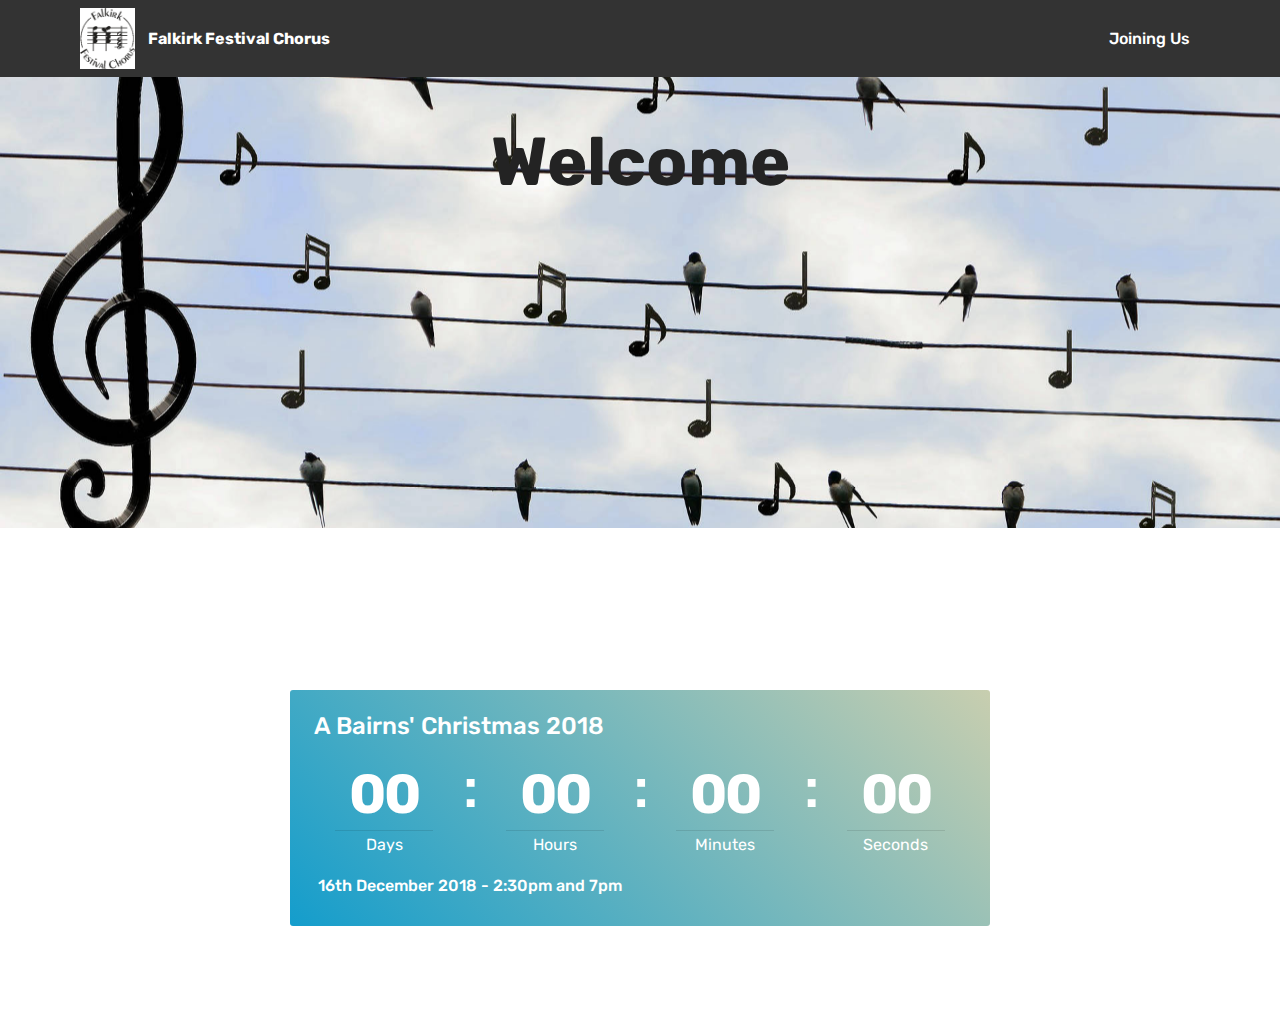
==== index.html @ 697a97a8 "create github pages" ====
<!DOCTYPE html>
<html >
<head>
  <!-- Site made with Mobirise Website Builder v4.8.7, https://mobirise.com -->
  <meta charset="UTF-8">
  <meta http-equiv="X-UA-Compatible" content="IE=edge">
  <meta name="generator" content="Mobirise v4.8.7, mobirise.com">
  <meta name="viewport" content="width=device-width, initial-scale=1, minimum-scale=1">
  <link rel="shortcut icon" href="assets/images/ffc-logo-122x135.png" type="image/x-icon">
  <meta name="description" content="">
  <title>Home</title>
  <link rel="stylesheet" href="assets/tether/tether.min.css">
  <link rel="stylesheet" href="assets/bootstrap/css/bootstrap.min.css">
  <link rel="stylesheet" href="assets/bootstrap/css/bootstrap-grid.min.css">
  <link rel="stylesheet" href="assets/bootstrap/css/bootstrap-reboot.min.css">
  <link rel="stylesheet" href="assets/dropdown/css/style.css">
  <link rel="stylesheet" href="assets/theme/css/style.css">
  <link rel="stylesheet" href="assets/mobirise/css/mbr-additional.css" type="text/css">
  
  
  
</head>
<body>
  <section class="menu cid-qTkzRZLJNu" once="menu" id="menu1-0">

    

    <nav class="navbar navbar-expand beta-menu navbar-dropdown align-items-center navbar-fixed-top navbar-toggleable-sm">
        <button class="navbar-toggler navbar-toggler-right" type="button" data-toggle="collapse" data-target="#navbarSupportedContent" aria-controls="navbarSupportedContent" aria-expanded="false" aria-label="Toggle navigation">
            <div class="hamburger">
                <span></span>
                <span></span>
                <span></span>
                <span></span>
            </div>
        </button>
        <div class="menu-logo">
            <div class="navbar-brand">
                <span class="navbar-logo">
                    <a href="http://falkirkfestivalchorus.org.uk">
                         <img src="assets/images/ffc-logo-122x135.png" alt="Mobirise" title="" style="height: 3.8rem;">
                    </a>
                </span>
                <span class="navbar-caption-wrap"><a class="navbar-caption text-white display-4" href="http://falkirkfestivalchorus.org.uk">Falkirk Festival Chorus</a></span>
            </div>
        </div>
        <div class="collapse navbar-collapse" id="navbarSupportedContent">
            <ul class="navbar-nav nav-dropdown nav-right" data-app-modern-menu="true"><li class="nav-item"><a class="nav-link link text-white display-4" href="page1.html">Joining Us</a></li></ul>
            
        </div>
    </nav>
</section>

<section class="engine"><a href="https://mobirise.info/c">website builder</a></section><section class="mbr-section content5 cid-ra9NKEOPAE mbr-parallax-background" id="content5-3">

    

    

    <div class="container">
        <div class="media-container-row">
            <div class="title col-12 col-md-8">
                <h2 class="align-center mbr-bold mbr-white pb-3 mbr-fonts-style display-1"><br>Welcome<br><br></h2>
                <h3 class="mbr-section-subtitle align-center mbr-light mbr-white pb-3 mbr-fonts-style display-5">
                    <br><br><br><br><br></h3>
                
                
            </div>
        </div>
    </div>
</section>

<section class="countdown2 cid-ra9Sg7UNQn" id="countdown2-7">

    

    

    <div class="container">
        <h2 class="mbr-section-title pb-3 align-center mbr-fonts-style display-2"></h2>
        <h3 class="mbr-section-subtitle align-center mbr-fonts-style display-5"></h3>
    </div>
    <div class="container pt-5 mt-2">
        <div class=" countdown-cont align-center p-4">
            <div class="event-name align-left mbr-white ">
                <h4 class="mbr-fonts-style display-5">A Bairns' Christmas 2018</h4>
            </div>
            <div class="countdown align-center py-2" data-due-date="2018/12/16">
            </div>
            <div class="daysCountdown" title="Days"></div>
            <div class="hoursCountdown" title="Hours"></div>
            <div class="minutesCountdown" title="Minutes"></div>
            <div class="secondsCountdown" title="Seconds"></div>
            <div class="event-date align-left mbr-white">
                <h5 class="mbr-fonts-style display-7">&nbsp;16th December 2018 - 2:30pm and 7pm</h5>
            </div>
        </div>

        
    </div>
</section>


  <script src="assets/web/assets/jquery/jquery.min.js"></script>
  <script src="assets/popper/popper.min.js"></script>
  <script src="assets/tether/tether.min.js"></script>
  <script src="assets/bootstrap/js/bootstrap.min.js"></script>
  <script src="assets/smoothscroll/smooth-scroll.js"></script>
  <script src="assets/dropdown/js/script.min.js"></script>
  <script src="assets/touchswipe/jquery.touch-swipe.min.js"></script>
  <script src="assets/parallax/jarallax.min.js"></script>
  <script src="assets/countdown/jquery.countdown.min.js"></script>
  <script src="assets/theme/js/script.js"></script>
  
  
</body>
</html>
---- assets/dropdown/css/style.css ----
.navbar-dropdown {
  left: 0;
  padding: 0;
  position: absolute;
  right: 0;
  top: 0;
  transition: all 0.45s ease;
  z-index: 1030;
  background: #282828; }
  .navbar-dropdown .navbar-logo {
    margin-right: 0.8rem;
    transition: margin 0.3s ease-in-out;
    vertical-align: middle; }
    .navbar-dropdown .navbar-logo img {
      height: 3.125rem;
      transition: all 0.3s ease-in-out; }
    .navbar-dropdown .navbar-logo.mbr-iconfont {
      font-size: 3.125rem;
      line-height: 3.125rem; }
  .navbar-dropdown .navbar-caption {
    font-weight: 700;
    white-space: normal;
    vertical-align: -4px;
    line-height: 3.125rem !important; }
    .navbar-dropdown .navbar-caption, .navbar-dropdown .navbar-caption:hover {
      color: inherit;
      text-decoration: none; }
  .navbar-dropdown .mbr-iconfont + .navbar-caption {
    vertical-align: -1px; }
  .navbar-dropdown.navbar-fixed-top {
    position: fixed; }
  .navbar-dropdown .navbar-brand span {
    vertical-align: -4px; }
  .navbar-dropdown.bg-color.transparent {
    background: none; }
  .navbar-dropdown.navbar-short .navbar-brand {
    padding: 0.625rem 0; }
    .navbar-dropdown.navbar-short .navbar-brand span {
      vertical-align: -1px; }
  .navbar-dropdown.navbar-short .navbar-caption {
    line-height: 2.375rem !important;
    vertical-align: -2px; }
  .navbar-dropdown.navbar-short .navbar-logo {
    margin-right: 0.5rem; }
    .navbar-dropdown.navbar-short .navbar-logo img {
      height: 2.375rem; }
    .navbar-dropdown.navbar-short .navbar-logo.mbr-iconfont {
      font-size: 2.375rem;
      line-height: 2.375rem; }
  .navbar-dropdown.navbar-short .mbr-table-cell {
    height: 3.625rem; }
  .navbar-dropdown .navbar-close {
    left: 0.6875rem;
    position: fixed;
    top: 0.75rem;
    z-index: 1000; }
  .navbar-dropdown .hamburger-icon {
    content: "";
    display: inline-block;
    vertical-align: middle;
    width: 16px;
    -webkit-box-shadow: 0 -6px 0 1px #282828,0 0 0 1px #282828,0 6px 0 1px #282828;
    -moz-box-shadow: 0 -6px 0 1px #282828,0 0 0 1px #282828,0 6px 0 1px #282828;
    box-shadow: 0 -6px 0 1px #282828,0 0 0 1px #282828,0 6px 0 1px #282828; }

.dropdown-menu .dropdown-toggle[data-toggle="dropdown-submenu"]::after {
  border-bottom: 0.35em solid transparent;
  border-left: 0.35em solid;
  border-right: 0;
  border-top: 0.35em solid transparent;
  margin-left: 0.3rem; }

.dropdown-menu .dropdown-item:focus {
  outline: 0; }

.nav-dropdown {
  font-size: 0.75rem;
  font-weight: 500;
  height: auto !important; }
  .nav-dropdown .nav-btn {
    padding-left: 1rem; }
  .nav-dropdown .link {
    margin: .667em 1.667em;
    font-weight: 500;
    padding: 0;
    transition: color .2s ease-in-out; }
    .nav-dropdown .link.dropdown-toggle {
      margin-right: 2.583em; }
      .nav-dropdown .link.dropdown-toggle::after {
        margin-left: .25rem;
        border-top: 0.35em solid;
        border-right: 0.35em solid transparent;
        border-left: 0.35em solid transparent;
        border-bottom: 0; }
      .nav-dropdown .link.dropdown-toggle[aria-expanded="true"] {
        margin: 0;
        padding: 0.667em 3.263em  0.667em 1.667em; }
  .nav-dropdown .link::after,
  .nav-dropdown .dropdown-item::after {
    color: inherit; }
  .nav-dropdown .btn {
    font-size: 0.75rem;
    font-weight: 700;
    letter-spacing: 0;
    margin-bottom: 0;
    padding-left: 1.25rem;
    padding-right: 1.25rem; }
  .nav-dropdown .dropdown-menu {
    border-radius: 0;
    border: 0;
    left: 0;
    margin: 0;
    padding-bottom: 1.25rem;
    padding-top: 1.25rem;
    position: relative; }
  .nav-dropdown .dropdown-submenu {
    margin-left: 0.125rem;
    top: 0; }
  .nav-dropdown .dropdown-item {
    font-weight: 500;
    line-height: 2;
    padding: 0.3846em 4.615em 0.3846em 1.5385em;
    position: relative;
    transition: color .2s ease-in-out, background-color .2s ease-in-out; }
    .nav-dropdown .dropdown-item::after {
      margin-top: -0.3077em;
      position: absolute;
      right: 1.1538em;
      top: 50%; }
    .nav-dropdown .dropdown-item:focus, .nav-dropdown .dropdown-item:hover {
      background: none; }

@media (max-width: 767px) {
  .nav-dropdown.navbar-toggleable-sm {
    bottom: 0;
    display: none;
    left: 0;
    overflow-x: hidden;
    position: fixed;
    top: 0;
    transform: translateX(-100%);
    -ms-transform: translateX(-100%);
    -webkit-transform: translateX(-100%);
    width: 18.75rem;
    z-index: 999; } }
.nav-dropdown.navbar-toggleable-xl {
  bottom: 0;
  display: none;
  left: 0;
  overflow-x: hidden;
  position: fixed;
  top: 0;
  transform: translateX(-100%);
  -ms-transform: translateX(-100%);
  -webkit-transform: translateX(-100%);
  width: 18.75rem;
  z-index: 999; }

.nav-dropdown-sm {
  display: block !important;
  overflow-x: hidden;
  overflow: auto;
  padding-top: 3.875rem; }
  .nav-dropdown-sm::after {
    content: "";
    display: block;
    height: 3rem;
    width: 100%; }
  .nav-dropdown-sm.collapse.in ~ .navbar-close {
    display: block !important; }
  .nav-dropdown-sm.collapsing, .nav-dropdown-sm.collapse.in {
    transform: translateX(0);
    -ms-transform: translateX(0);
    -webkit-transform: translateX(0);
    transition: all 0.25s ease-out;
    -webkit-transition: all 0.25s ease-out;
    background: #282828; }
  .nav-dropdown-sm.collapsing[aria-expanded="false"] {
    transform: translateX(-100%);
    -ms-transform: translateX(-100%);
    -webkit-transform: translateX(-100%); }
  .nav-dropdown-sm .nav-item {
    display: block;
    margin-left: 0 !important;
    padding-left: 0; }
  .nav-dropdown-sm .link,
  .nav-dropdown-sm .dropdown-item {
    border-top: 1px dotted rgba(255, 255, 255, 0.1);
    font-size: 0.8125rem;
    line-height: 1.6;
    margin: 0 !important;
    padding: 0.875rem 2.4rem 0.875rem 1.5625rem !important;
    position: relative;
    white-space: normal; }
    .nav-dropdown-sm .link:focus, .nav-dropdown-sm .link:hover,
    .nav-dropdown-sm .dropdown-item:focus,
    .nav-dropdown-sm .dropdown-item:hover {
      background: rgba(0, 0, 0, 0.2) !important;
      color: #c0a375; }
  .nav-dropdown-sm .nav-btn {
    position: relative;
    padding: 1.5625rem 1.5625rem 0 1.5625rem; }
    .nav-dropdown-sm .nav-btn::before {
      border-top: 1px dotted rgba(255, 255, 255, 0.1);
      content: "";
      left: 0;
      position: absolute;
      top: 0;
      width: 100%; }
    .nav-dropdown-sm .nav-btn + .nav-btn {
      padding-top: 0.625rem; }
      .nav-dropdown-sm .nav-btn + .nav-btn::before {
        display: none; }
  .nav-dropdown-sm .btn {
    padding: 0.625rem 0; }
  .nav-dropdown-sm .dropdown-toggle[data-toggle="dropdown-submenu"]::after {
    margin-left: .25rem;
    border-top: 0.35em solid;
    border-right: 0.35em solid transparent;
    border-left: 0.35em solid transparent;
    border-bottom: 0; }
  .nav-dropdown-sm .dropdown-toggle[data-toggle="dropdown-submenu"][aria-expanded="true"]::after {
    border-top: 0;
    border-right: 0.35em solid transparent;
    border-left: 0.35em solid transparent;
    border-bottom: 0.35em solid; }
  .nav-dropdown-sm .dropdown-menu {
    margin: 0;
    padding: 0;
    position: relative;
    top: 0;
    left: 0;
    width: 100%;
    border: 0;
    float: none;
    border-radius: 0;
    background: none; }
  .nav-dropdown-sm .dropdown-submenu {
    left: 100%;
    margin-left: 0.125rem;
    margin-top: -1.25rem;
    top: 0; }

.navbar-toggleable-sm .nav-dropdown .dropdown-menu {
  position: absolute; }

.navbar-toggleable-sm .nav-dropdown .dropdown-submenu {
  left: 100%;
  margin-left: 0.125rem;
  margin-top: -1.25rem;
  top: 0; }

.navbar-toggleable-sm.opened .nav-dropdown .dropdown-menu {
  position: relative; }

.navbar-toggleable-sm.opened .nav-dropdown .dropdown-submenu {
  left: 0;
  margin-left: 00rem;
  margin-top: 0rem;
  top: 0; }

.is-builder .nav-dropdown.collapsing {
  transition: none !important; }

/*# sourceMappingURL=style.css.map */
---- assets/theme/css/style.css ----
/*!
 * Mobirise v4 theme (https://mobirise.com/)
 * Copyright 2017 Mobirise
 */
section {
  background-color: #eeeeee; }

section,
.container,
.container-fluid {
  position: relative;
  word-wrap: break-word; }

a.mbr-iconfont:hover {
  text-decoration: none; }

.article .lead p, .article .lead ul, .article .lead ol, .article .lead pre, .article .lead blockquote {
  margin-bottom: 0; }

a {
  font-style: normal;
  font-weight: 400;
  cursor: pointer; }
  a, a:hover {
    text-decoration: none; }

figure {
  margin-bottom: 0; }

body {
  color: #232323; }

h1, h2, h3, h4, h5, h6,
.h1, .h2, .h3, .h4, .h5, .h6,
.display-1, .display-2, .display-3, .display-4 {
  line-height: 1;
  word-break: break-word;
  word-wrap: break-word; }

b, strong {
  font-weight: bold; }

blockquote {
  padding: 10px 0 10px 20px;
  position: relative;
  border-left: 2px solid;
  border-color: #ff3366; }

input:-webkit-autofill, input:-webkit-autofill:hover, input:-webkit-autofill:focus, input:-webkit-autofill:active {
  transition-delay: 9999s;
  transition-property: background-color, color; }

textarea[type="hidden"] {
  display: none; }

body {
  position: relative; }

section {
  background-position: 50% 50%;
  background-repeat: no-repeat;
  background-size: cover; }
  section .mbr-background-video,
  section .mbr-background-video-preview {
    position: absolute;
    bottom: 0;
    left: 0;
    right: 0;
    top: 0; }

.hidden {
  visibility: hidden; }

.mbr-z-index20 {
  z-index: 20; }

/*! Base colors */
.mbr-white {
  color: #ffffff; }

.mbr-black {
  color: #000000; }

.mbr-bg-white {
  background-color: #ffffff; }

.mbr-bg-black {
  background-color: #000000; }

/*! Text-aligns */
.align-left {
  text-align: left; }

.align-center {
  text-align: center; }

.align-right {
  text-align: right; }

@media (max-width: 767px) {
  .align-left, .align-center, .align-right, .mbr-section-btn, .mbr-section-title {
    text-align: center; } }
/*! Font-weight  */
.mbr-light {
  font-weight: 300; }

.mbr-regular {
  font-weight: 400; }

.mbr-semibold {
  font-weight: 500; }

.mbr-bold {
  font-weight: 700; }

/*! Media  */
.media-size-item {
  -webkit-flex: 1 1 auto;
  -moz-flex: 1 1 auto;
  -ms-flex: 1 1 auto;
  -o-flex: 1 1 auto;
  flex: 1 1 auto; }

.media-content {
  -webkit-flex-basis: 100%;
  flex-basis: 100%; }

.media-container-row {
  display: -ms-flexbox;
  display: -webkit-flex;
  display: flex;
  -webkit-flex-direction: row;
  -ms-flex-direction: row;
  flex-direction: row;
  -webkit-flex-wrap: wrap;
  -ms-flex-wrap: wrap;
  flex-wrap: wrap;
  -webkit-justify-content: center;
  -ms-flex-pack: center;
  justify-content: center;
  -webkit-align-content: center;
  -ms-flex-line-pack: center;
  align-content: center;
  -webkit-align-items: start;
  -ms-flex-align: start;
  align-items: start; }
  .media-container-row .media-size-item {
    width: 400px; }

.media-container-column {
  display: -ms-flexbox;
  display: -webkit-flex;
  display: flex;
  -webkit-flex-direction: column;
  -ms-flex-direction: column;
  flex-direction: column;
  -webkit-flex-wrap: wrap;
  -ms-flex-wrap: wrap;
  flex-wrap: wrap;
  -webkit-justify-content: center;
  -ms-flex-pack: center;
  justify-content: center;
  -webkit-align-content: center;
  -ms-flex-line-pack: center;
  align-content: center;
  -webkit-align-items: stretch;
  -ms-flex-align: stretch;
  align-items: stretch; }
  .media-container-column > * {
    width: 100%; }

@media (min-width: 992px) {
  .media-container-row {
    -webkit-flex-wrap: nowrap;
    -ms-flex-wrap: nowrap;
    flex-wrap: nowrap; } }
figure {
  overflow: hidden; }

figure[mbr-media-size] {
  transition: width 0.1s; }

.mbr-figure img, .mbr-figure iframe {
  display: block;
  width: 100%; }

.card {
  background-color: transparent;
  border: none; }

.card-img {
  text-align: center;
  flex-shrink: 0;
  -webkit-flex-shrink: 0; }

.media {
  max-width: 100%;
  margin: 0 auto; }

.mbr-figure {
  -ms-flex-item-align: center;
  -ms-grid-row-align: center;
  -webkit-align-self: center;
  align-self: center; }

.media-container > div {
  max-width: 100%; }

.mbr-figure img, .card-img img {
  width: 100%; }

@media (max-width: 991px) {
  .media-size-item {
    width: auto !important; }

  .media {
    width: auto; }

  .mbr-figure {
    width: 100% !important; } }
/*! Buttons */
.mbr-section-btn {
  margin-left: -.25rem;
  margin-right: -.25rem;
  font-size: 0; }

nav .mbr-section-btn {
  margin-left: 0rem;
  margin-right: 0rem; }

/*! Btn icon margin */
.btn .mbr-iconfont, .btn.btn-sm .mbr-iconfont {
  cursor: pointer;
  margin-right: 0.5rem; }

.btn.btn-md .mbr-iconfont, .btn.btn-md .mbr-iconfont {
  margin-right: 0.8rem; }

.mbr-regular {
  font-weight: 400; }

.mbr-semibold {
  font-weight: 500; }

.mbr-bold {
  font-weight: 700; }

[type="submit"] {
  -webkit-appearance: none; }

/*! Full-screen */
.mbr-fullscreen .mbr-overlay {
  min-height: 100vh; }

.mbr-fullscreen {
  display: flex;
  display: -webkit-flex;
  display: -moz-flex;
  display: -ms-flex;
  display: -o-flex;
  align-items: center;
  -webkit-align-items: center;
  min-height: 100vh;
  padding-top: 3rem;
  padding-bottom: 3rem; }

/*! Map */
.map {
  height: 25rem;
  position: relative; }
  .map iframe {
    width: 100%;
    height: 100%; }

/* Form */
.form-asterisk {
  font-family: initial;
  position: absolute;
  top: -2px;
  font-weight: normal; }

/*! Scroll to top arrow */
.mbr-arrow-up {
  bottom: 25px;
  right: 90px;
  position: fixed;
  text-align: right;
  z-index: 5000;
  color: #ffffff;
  font-size: 32px;
  transform: rotate(180deg);
  -webkit-transform: rotate(180deg); }

.mbr-arrow-up a {
  background: rgba(0, 0, 0, 0.2);
  border-radius: 3px;
  color: #fff;
  display: inline-block;
  height: 60px;
  width: 60px;
  outline-style: none !important;
  position: relative;
  text-decoration: none;
  transition: all .3s ease-in-out;
  cursor: pointer;
  text-align: center; }
  .mbr-arrow-up a:hover {
    background-color: rgba(0, 0, 0, 0.4); }
  .mbr-arrow-up a i {
    line-height: 60px; }

.mbr-arrow-up-icon {
  display: block;
  color: #fff; }

.mbr-arrow-up-icon::before {
  content: "\203a";
  display: inline-block;
  font-family: serif;
  font-size: 32px;
  line-height: 1;
  font-style: normal;
  position: relative;
  top: 6px;
  left: -4px;
  -webkit-transform: rotate(-90deg);
  transform: rotate(-90deg); }

/*! Arrow Down */
.mbr-arrow {
  position: absolute;
  bottom: 45px;
  left: 50%;
  width: 60px;
  height: 60px;
  cursor: pointer;
  background-color: rgba(80, 80, 80, 0.5);
  border-radius: 50%;
  -webkit-transform: translateX(-50%);
  transform: translateX(-50%); }
  .mbr-arrow > a {
    display: inline-block;
    text-decoration: none;
    outline-style: none;
    -webkit-animation: arrowdown 1.7s ease-in-out infinite;
    animation: arrowdown 1.7s ease-in-out infinite; }
    .mbr-arrow > a > i {
      position: absolute;
      top: -2px;
      left: 15px;
      font-size: 2rem; }

@keyframes arrowdown {
  0% {
    transform: translateY(0px);
    -webkit-transform: translateY(0px); }
  50% {
    transform: translateY(-5px);
    -webkit-transform: translateY(-5px); }
  100% {
    transform: translateY(0px);
    -webkit-transform: translateY(0px); } }
@-webkit-keyframes arrowdown {
  0% {
    transform: translateY(0px);
    -webkit-transform: translateY(0px); }
  50% {
    transform: translateY(-5px);
    -webkit-transform: translateY(-5px); }
  100% {
    transform: translateY(0px);
    -webkit-transform: translateY(0px); } }
@media (max-width: 500px) {
  .mbr-arrow-up {
    left: 50%;
    right: auto;
    transform: translateX(-50%) rotate(180deg);
    -webkit-transform: translateX(-50%) rotate(180deg); } }
/*Gradients animation*/
@keyframes gradient-animation {
  from {
    background-position: 0% 100%;
    animation-timing-function: ease-in-out; }
  to {
    background-position: 100% 0%;
    animation-timing-function: ease-in-out; } }
@-webkit-keyframes gradient-animation {
  from {
    background-position: 0% 100%;
    animation-timing-function: ease-in-out; }
  to {
    background-position: 100% 0%;
    animation-timing-function: ease-in-out; } }
.bg-gradient {
  background-size: 200% 200%;
  animation: gradient-animation 5s infinite alternate;
  -webkit-animation: gradient-animation 5s infinite alternate; }

.menu .navbar-brand {
  display: -webkit-flex; }
  .menu .navbar-brand span {
    display: flex;
    display: -webkit-flex; }
  .menu .navbar-brand .navbar-caption-wrap {
    display: -webkit-flex; }
  .menu .navbar-brand .navbar-logo img {
    display: -webkit-flex; }
@media (min-width: 768px) and (max-width: 991px) {
  .menu .navbar-toggleable-sm .navbar-nav {
    display: -webkit-box;
    display: -webkit-flex;
    display: -ms-flexbox; } }
@media (min-width: 992px) {
  .menu .navbar-nav.nav-dropdown {
    display: -webkit-flex; }
  .menu .navbar-toggleable-sm .navbar-collapse {
    display: -webkit-flex !important; } }
@media (max-width: 767px) {
  .menu .navbar-collapse {
    overflow-y: auto;
    max-height: 80vh; }
  .menu .dropdown-menu {
    max-height: 60vh;
    overflow-y: auto; } }

.navbar {
  display: -webkit-flex;
  -webkit-flex-wrap: wrap;
  -webkit-align-items: center;
  -webkit-justify-content: space-between; }

.navbar-collapse {
  -webkit-flex-basis: 100%;
  -webkit-flex-grow: 1;
  -webkit-align-items: center; }

.nav-dropdown .link {
  padding: .667em 1.667em !important;
  margin: 0 !important; }

.nav {
  display: -webkit-flex;
  -webkit-flex-wrap: wrap; }

.row {
  display: -webkit-flex;
  -webkit-flex-wrap: wrap; }

.justify-content-center {
  -webkit-justify-content: center; }

.form-inline {
  display: -webkit-flex;
  -webkit-flex-flow: row wrap;
  -webkit-align-items: center; }

.card-wrapper {
  flex: 1;
  -webkit-flex: 1; }

.carousel-control {
  z-index: 10;
  display: -webkit-flex;
  -webkit-align-items: center;
  -webkit-justify-content: center; }

.carousel-controls {
  display: -webkit-flex; }

.media {
  display: -webkit-flex; }

/*# sourceMappingURL=style.css.map */
.engine {
	position: absolute;
	text-indent: -2400px;
	text-align: center;
	padding: 0;
	top: 0;
	left: -2400px;
}
---- assets/mobirise/css/mbr-additional.css ----
@import url(https://fonts.googleapis.com/css?family=Rubik:300,300i,400,400i,500,500i,700,700i,900,900i);





body {
  font-style: normal;
  line-height: 1.5;
}
.mbr-section-title {
  font-style: normal;
  line-height: 1.2;
}
.mbr-section-subtitle {
  line-height: 1.3;
}
.mbr-text {
  font-style: normal;
  line-height: 1.6;
}
.display-1 {
  font-family: 'Rubik', sans-serif;
  font-size: 4.25rem;
}
.display-1 > .mbr-iconfont {
  font-size: 6.8rem;
}
.display-2 {
  font-family: 'Rubik', sans-serif;
  font-size: 3rem;
}
.display-2 > .mbr-iconfont {
  font-size: 4.8rem;
}
.display-4 {
  font-family: 'Rubik', sans-serif;
  font-size: 1rem;
}
.display-4 > .mbr-iconfont {
  font-size: 1.6rem;
}
.display-5 {
  font-family: 'Rubik', sans-serif;
  font-size: 1.5rem;
}
.display-5 > .mbr-iconfont {
  font-size: 2.4rem;
}
.display-7 {
  font-family: 'Rubik', sans-serif;
  font-size: 1rem;
}
.display-7 > .mbr-iconfont {
  font-size: 1.6rem;
}
/* ---- Fluid typography for mobile devices ---- */
/* 1.4 - font scale ratio ( bootstrap == 1.42857 ) */
/* 100vw - current viewport width */
/* (48 - 20)  48 == 48rem == 768px, 20 == 20rem == 320px(minimal supported viewport) */
/* 0.65 - min scale variable, may vary */
@media (max-width: 768px) {
  .display-1 {
    font-size: 3.4rem;
    font-size: calc( 2.1374999999999997rem + (4.25 - 2.1374999999999997) * ((100vw - 20rem) / (48 - 20)));
    line-height: calc( 1.4 * (2.1374999999999997rem + (4.25 - 2.1374999999999997) * ((100vw - 20rem) / (48 - 20))));
  }
  .display-2 {
    font-size: 2.4rem;
    font-size: calc( 1.7rem + (3 - 1.7) * ((100vw - 20rem) / (48 - 20)));
    line-height: calc( 1.4 * (1.7rem + (3 - 1.7) * ((100vw - 20rem) / (48 - 20))));
  }
  .display-4 {
    font-size: 0.8rem;
    font-size: calc( 1rem + (1 - 1) * ((100vw - 20rem) / (48 - 20)));
    line-height: calc( 1.4 * (1rem + (1 - 1) * ((100vw - 20rem) / (48 - 20))));
  }
  .display-5 {
    font-size: 1.2rem;
    font-size: calc( 1.175rem + (1.5 - 1.175) * ((100vw - 20rem) / (48 - 20)));
    line-height: calc( 1.4 * (1.175rem + (1.5 - 1.175) * ((100vw - 20rem) / (48 - 20))));
  }
}
/* Buttons */
.btn {
  font-weight: 500;
  border-width: 2px;
  font-style: normal;
  letter-spacing: 1px;
  margin: .4rem .8rem;
  white-space: normal;
  -webkit-transition: all 0.3s ease-in-out;
  -moz-transition: all 0.3s ease-in-out;
  transition: all 0.3s ease-in-out;
  display: inline-flex;
  align-items: center;
  justify-content: center;
  word-break: break-word;
  -webkit-align-items: center;
  -webkit-justify-content: center;
  display: -webkit-inline-flex;
  padding: 1rem 3rem;
  border-radius: 3px;
}
.btn-sm {
  font-weight: 500;
  letter-spacing: 1px;
  -webkit-transition: all 0.3s ease-in-out;
  -moz-transition: all 0.3s ease-in-out;
  transition: all 0.3s ease-in-out;
  padding: 0.6rem 1.5rem;
  border-radius: 3px;
}
.btn-md {
  font-weight: 500;
  letter-spacing: 1px;
  margin: .4rem .8rem !important;
  -webkit-transition: all 0.3s ease-in-out;
  -moz-transition: all 0.3s ease-in-out;
  transition: all 0.3s ease-in-out;
  padding: 1rem 3rem;
  border-radius: 3px;
}
.btn-lg {
  font-weight: 500;
  letter-spacing: 1px;
  margin: .4rem .8rem !important;
  -webkit-transition: all 0.3s ease-in-out;
  -moz-transition: all 0.3s ease-in-out;
  transition: all 0.3s ease-in-out;
  padding: 1.2rem 3.2rem;
  border-radius: 3px;
}
.bg-primary {
  background-color: #149dcc !important;
}
.bg-success {
  background-color: #f7ed4a !important;
}
.bg-info {
  background-color: #82786e !important;
}
.bg-warning {
  background-color: #879a9f !important;
}
.bg-danger {
  background-color: #b1a374 !important;
}
.btn-primary,
.btn-primary:active {
  background-color: #149dcc !important;
  border-color: #149dcc !important;
  color: #ffffff !important;
}
.btn-primary:hover,
.btn-primary:focus,
.btn-primary.focus,
.btn-primary.active {
  color: #ffffff !important;
  background-color: #0d6786 !important;
  border-color: #0d6786 !important;
}
.btn-primary.disabled,
.btn-primary:disabled {
  color: #ffffff !important;
  background-color: #0d6786 !important;
  border-color: #0d6786 !important;
}
.btn-secondary,
.btn-secondary:active {
  background-color: #ff3366 !important;
  border-color: #ff3366 !important;
  color: #ffffff !important;
}
.btn-secondary:hover,
.btn-secondary:focus,
.btn-secondary.focus,
.btn-secondary.active {
  color: #ffffff !important;
  background-color: #e50039 !important;
  border-color: #e50039 !important;
}
.btn-secondary.disabled,
.btn-secondary:disabled {
  color: #ffffff !important;
  background-color: #e50039 !important;
  border-color: #e50039 !important;
}
.btn-info,
.btn-info:active {
  background-color: #82786e !important;
  border-color: #82786e !important;
  color: #ffffff !important;
}
.btn-info:hover,
.btn-info:focus,
.btn-info.focus,
.btn-info.active {
  color: #ffffff !important;
  background-color: #59524b !important;
  border-color: #59524b !important;
}
.btn-info.disabled,
.btn-info:disabled {
  color: #ffffff !important;
  background-color: #59524b !important;
  border-color: #59524b !important;
}
.btn-success,
.btn-success:active {
  background-color: #f7ed4a !important;
  border-color: #f7ed4a !important;
  color: #3f3c03 !important;
}
.btn-success:hover,
.btn-success:focus,
.btn-success.focus,
.btn-success.active {
  color: #3f3c03 !important;
  background-color: #eadd0a !important;
  border-color: #eadd0a !important;
}
.btn-success.disabled,
.btn-success:disabled {
  color: #3f3c03 !important;
  background-color: #eadd0a !important;
  border-color: #eadd0a !important;
}
.btn-warning,
.btn-warning:active {
  background-color: #879a9f !important;
  border-color: #879a9f !important;
  color: #ffffff !important;
}
.btn-warning:hover,
.btn-warning:focus,
.btn-warning.focus,
.btn-warning.active {
  color: #ffffff !important;
  background-color: #617479 !important;
  border-color: #617479 !important;
}
.btn-warning.disabled,
.btn-warning:disabled {
  color: #ffffff !important;
  background-color: #617479 !important;
  border-color: #617479 !important;
}
.btn-danger,
.btn-danger:active {
  background-color: #b1a374 !important;
  border-color: #b1a374 !important;
  color: #ffffff !important;
}
.btn-danger:hover,
.btn-danger:focus,
.btn-danger.focus,
.btn-danger.active {
  color: #ffffff !important;
  background-color: #8b7d4e !important;
  border-color: #8b7d4e !important;
}
.btn-danger.disabled,
.btn-danger:disabled {
  color: #ffffff !important;
  background-color: #8b7d4e !important;
  border-color: #8b7d4e !important;
}
.btn-white {
  color: #333333 !important;
}
.btn-white,
.btn-white:active {
  background-color: #ffffff !important;
  border-color: #ffffff !important;
  color: #808080 !important;
}
.btn-white:hover,
.btn-white:focus,
.btn-white.focus,
.btn-white.active {
  color: #808080 !important;
  background-color: #d9d9d9 !important;
  border-color: #d9d9d9 !important;
}
.btn-white.disabled,
.btn-white:disabled {
  color: #808080 !important;
  background-color: #d9d9d9 !important;
  border-color: #d9d9d9 !important;
}
.btn-black,
.btn-black:active {
  background-color: #333333 !important;
  border-color: #333333 !important;
  color: #ffffff !important;
}
.btn-black:hover,
.btn-black:focus,
.btn-black.focus,
.btn-black.active {
  color: #ffffff !important;
  background-color: #0d0d0d !important;
  border-color: #0d0d0d !important;
}
.btn-black.disabled,
.btn-black:disabled {
  color: #ffffff !important;
  background-color: #0d0d0d !important;
  border-color: #0d0d0d !important;
}
.btn-primary-outline,
.btn-primary-outline:active {
  background: none;
  border-color: #0b566f;
  color: #0b566f;
}
.btn-primary-outline:hover,
.btn-primary-outline:focus,
.btn-primary-outline.focus,
.btn-primary-outline.active {
  color: #ffffff;
  background-color: #149dcc;
  border-color: #149dcc;
}
.btn-primary-outline.disabled,
.btn-primary-outline:disabled {
  color: #ffffff !important;
  background-color: #149dcc !important;
  border-color: #149dcc !important;
}
.btn-secondary-outline,
.btn-secondary-outline:active {
  background: none;
  border-color: #cc0033;
  color: #cc0033;
}
.btn-secondary-outline:hover,
.btn-secondary-outline:focus,
.btn-secondary-outline.focus,
.btn-secondary-outline.active {
  color: #ffffff;
  background-color: #ff3366;
  border-color: #ff3366;
}
.btn-secondary-outline.disabled,
.btn-secondary-outline:disabled {
  color: #ffffff !important;
  background-color: #ff3366 !important;
  border-color: #ff3366 !important;
}
.btn-info-outline,
.btn-info-outline:active {
  background: none;
  border-color: #4b453f;
  color: #4b453f;
}
.btn-info-outline:hover,
.btn-info-outline:focus,
.btn-info-outline.focus,
.btn-info-outline.active {
  color: #ffffff;
  background-color: #82786e;
  border-color: #82786e;
}
.btn-info-outline.disabled,
.btn-info-outline:disabled {
  color: #ffffff !important;
  background-color: #82786e !important;
  border-color: #82786e !important;
}
.btn-success-outline,
.btn-success-outline:active {
  background: none;
  border-color: #d2c609;
  color: #d2c609;
}
.btn-success-outline:hover,
.btn-success-outline:focus,
.btn-success-outline.focus,
.btn-success-outline.active {
  color: #3f3c03;
  background-color: #f7ed4a;
  border-color: #f7ed4a;
}
.btn-success-outline.disabled,
.btn-success-outline:disabled {
  color: #3f3c03 !important;
  background-color: #f7ed4a !important;
  border-color: #f7ed4a !important;
}
.btn-warning-outline,
.btn-warning-outline:active {
  background: none;
  border-color: #55666b;
  color: #55666b;
}
.btn-warning-outline:hover,
.btn-warning-outline:focus,
.btn-warning-outline.focus,
.btn-warning-outline.active {
  color: #ffffff;
  background-color: #879a9f;
  border-color: #879a9f;
}
.btn-warning-outline.disabled,
.btn-warning-outline:disabled {
  color: #ffffff !important;
  background-color: #879a9f !important;
  border-color: #879a9f !important;
}
.btn-danger-outline,
.btn-danger-outline:active {
  background: none;
  border-color: #7a6e45;
  color: #7a6e45;
}
.btn-danger-outline:hover,
.btn-danger-outline:focus,
.btn-danger-outline.focus,
.btn-danger-outline.active {
  color: #ffffff;
  background-color: #b1a374;
  border-color: #b1a374;
}
.btn-danger-outline.disabled,
.btn-danger-outline:disabled {
  color: #ffffff !important;
  background-color: #b1a374 !important;
  border-color: #b1a374 !important;
}
.btn-black-outline,
.btn-black-outline:active {
  background: none;
  border-color: #000000;
  color: #000000;
}
.btn-black-outline:hover,
.btn-black-outline:focus,
.btn-black-outline.focus,
.btn-black-outline.active {
  color: #ffffff;
  background-color: #333333;
  border-color: #333333;
}
.btn-black-outline.disabled,
.btn-black-outline:disabled {
  color: #ffffff !important;
  background-color: #333333 !important;
  border-color: #333333 !important;
}
.btn-white-outline,
.btn-white-outline:active,
.btn-white-outline.active {
  background: none;
  border-color: #ffffff;
  color: #ffffff;
}
.btn-white-outline:hover,
.btn-white-outline:focus,
.btn-white-outline.focus {
  color: #333333;
  background-color: #ffffff;
  border-color: #ffffff;
}
.text-primary {
  color: #149dcc !important;
}
.text-secondary {
  color: #ff3366 !important;
}
.text-success {
  color: #f7ed4a !important;
}
.text-info {
  color: #82786e !important;
}
.text-warning {
  color: #879a9f !important;
}
.text-danger {
  color: #b1a374 !important;
}
.text-white {
  color: #ffffff !important;
}
.text-black {
  color: #000000 !important;
}
a.text-primary:hover,
a.text-primary:focus {
  color: #0b566f !important;
}
a.text-secondary:hover,
a.text-secondary:focus {
  color: #cc0033 !important;
}
a.text-success:hover,
a.text-success:focus {
  color: #d2c609 !important;
}
a.text-info:hover,
a.text-info:focus {
  color: #4b453f !important;
}
a.text-warning:hover,
a.text-warning:focus {
  color: #55666b !important;
}
a.text-danger:hover,
a.text-danger:focus {
  color: #7a6e45 !important;
}
a.text-white:hover,
a.text-white:focus {
  color: #b3b3b3 !important;
}
a.text-black:hover,
a.text-black:focus {
  color: #4d4d4d !important;
}
.alert-success {
  background-color: #70c770;
}
.alert-info {
  background-color: #82786e;
}
.alert-warning {
  background-color: #879a9f;
}
.alert-danger {
  background-color: #b1a374;
}
.mbr-section-btn a.btn:not(.btn-form) {
  border-radius: 100px;
}
.mbr-section-btn a.btn:not(.btn-form):hover,
.mbr-section-btn a.btn:not(.btn-form):focus {
  box-shadow: none !important;
}
.mbr-section-btn a.btn:not(.btn-form):hover,
.mbr-section-btn a.btn:not(.btn-form):focus {
  box-shadow: 0 10px 40px 0 rgba(0, 0, 0, 0.2) !important;
  -webkit-box-shadow: 0 10px 40px 0 rgba(0, 0, 0, 0.2) !important;
}
.mbr-gallery-filter li a {
  border-radius: 100px !important;
}
.mbr-gallery-filter li.active .btn {
  background-color: #149dcc;
  border-color: #149dcc;
  color: #ffffff;
}
.mbr-gallery-filter li.active .btn:focus {
  box-shadow: none;
}
.nav-tabs .nav-link {
  border-radius: 100px !important;
}
.btn-form {
  border-radius: 0;
}
.btn-form:hover {
  cursor: pointer;
}
a,
a:hover {
  color: #149dcc;
}
.mbr-plan-header.bg-primary .mbr-plan-subtitle,
.mbr-plan-header.bg-primary .mbr-plan-price-desc {
  color: #b4e6f8;
}
.mbr-plan-header.bg-success .mbr-plan-subtitle,
.mbr-plan-header.bg-success .mbr-plan-price-desc {
  color: #ffffff;
}
.mbr-plan-header.bg-info .mbr-plan-subtitle,
.mbr-plan-header.bg-info .mbr-plan-price-desc {
  color: #beb8b2;
}
.mbr-plan-header.bg-warning .mbr-plan-subtitle,
.mbr-plan-header.bg-warning .mbr-plan-price-desc {
  color: #ced6d8;
}
.mbr-plan-header.bg-danger .mbr-plan-subtitle,
.mbr-plan-header.bg-danger .mbr-plan-price-desc {
  color: #dfd9c6;
}
/* Scroll to top button*/
.scrollToTop_wraper {
  display: none;
}
#scrollToTop a i:before {
  content: '';
  position: absolute;
  height: 40%;
  top: 25%;
  background: #fff;
  width: 2px;
  left: calc(50% - 1px);
}
#scrollToTop a i:after {
  content: '';
  position: absolute;
  display: block;
  border-top: 2px solid #fff;
  border-right: 2px solid #fff;
  width: 40%;
  height: 40%;
  left: 30%;
  bottom: 30%;
  transform: rotate(135deg);
  -webkit-transform: rotate(135deg);
}
/* Others*/
.note-check a[data-value=Rubik] {
  font-style: normal;
}
.mbr-arrow a {
  color: #ffffff;
}
@media (max-width: 767px) {
  .mbr-arrow {
    display: none;
  }
}
.form-control-label {
  position: relative;
  cursor: pointer;
  margin-bottom: .357em;
  padding: 0;
}
.alert {
  color: #ffffff;
  border-radius: 0;
  border: 0;
  font-size: .875rem;
  line-height: 1.5;
  margin-bottom: 1.875rem;
  padding: 1.25rem;
  position: relative;
}
.alert.alert-form::after {
  background-color: inherit;
  bottom: -7px;
  content: "";
  display: block;
  height: 14px;
  left: 50%;
  margin-left: -7px;
  position: absolute;
  transform: rotate(45deg);
  width: 14px;
  -webkit-transform: rotate(45deg);
}
.form-control {
  background-color: #f5f5f5;
  box-shadow: none;
  color: #565656;
  font-family: 'Rubik', sans-serif;
  font-size: 1rem;
  line-height: 1.43;
  min-height: 3.5em;
  padding: 1.07em .5em;
}
.form-control > .mbr-iconfont {
  font-size: 1.6rem;
}
.form-control,
.form-control:focus {
  border: 1px solid #e8e8e8;
}
.form-active .form-control:invalid {
  border-color: red;
}
.mbr-overlay {
  background-color: #000;
  bottom: 0;
  left: 0;
  opacity: .5;
  position: absolute;
  right: 0;
  top: 0;
  z-index: 0;
}
blockquote {
  font-style: italic;
  padding: 10px 0 10px 20px;
  font-size: 1.09rem;
  position: relative;
  border-color: #149dcc;
  border-width: 3px;
}
ul,
ol,
pre,
blockquote {
  margin-bottom: 2.3125rem;
}
pre {
  background: #f4f4f4;
  padding: 10px 24px;
  white-space: pre-wrap;
}
.inactive {
  -webkit-user-select: none;
  -moz-user-select: none;
  -ms-user-select: none;
  user-select: none;
  pointer-events: none;
  -webkit-user-drag: none;
  user-drag: none;
}
.mbr-section__comments .row {
  justify-content: center;
  -webkit-justify-content: center;
}
/* Forms */
.mbr-form .btn {
  margin: .4rem 0;
}
.mbr-form .input-group-btn a.btn {
  border-radius: 100px !important;
}
.mbr-form .input-group-btn a.btn:hover {
  box-shadow: 0 10px 40px 0 rgba(0, 0, 0, 0.2);
}
.mbr-form .input-group-btn button[type="submit"] {
  border-radius: 100px !important;
  padding: 1rem 3rem;
}
.mbr-form .input-group-btn button[type="submit"]:hover {
  box-shadow: 0 10px 40px 0 rgba(0, 0, 0, 0.2);
}
.form2 .form-control {
  border-top-left-radius: 100px;
  border-bottom-left-radius: 100px;
}
.form2 .input-group-btn a.btn {
  border-top-left-radius: 0 !important;
  border-bottom-left-radius: 0 !important;
}
.form2 .input-group-btn button[type="submit"] {
  border-top-left-radius: 0 !important;
  border-bottom-left-radius: 0 !important;
}
.form3 input[type="email"] {
  border-radius: 100px !important;
}
@media (max-width: 349px) {
  .form2 input[type="email"] {
    border-radius: 100px !important;
  }
  .form2 .input-group-btn a.btn {
    border-radius: 100px !important;
  }
  .form2 .input-group-btn button[type="submit"] {
    border-radius: 100px !important;
  }
}
@media (max-width: 767px) {
  .btn {
    font-size: .75rem !important;
  }
  .btn .mbr-iconfont {
    font-size: 1rem !important;
  }
}
/* Social block */
.btn-social {
  font-size: 20px;
  border-radius: 50%;
  padding: 0;
  width: 44px;
  height: 44px;
  line-height: 44px;
  text-align: center;
  position: relative;
  border: 2px solid #c0a375;
  border-color: #149dcc;
  color: #232323;
  cursor: pointer;
}
.btn-social i {
  top: 0;
  line-height: 44px;
  width: 44px;
}
.btn-social:hover {
  color: #fff;
  background: #149dcc;
}
.btn-social + .btn {
  margin-left: .1rem;
}
/* Footer */
.mbr-footer-content li::before,
.mbr-footer .mbr-contacts li::before {
  background: #149dcc;
}
.mbr-footer-content li a:hover,
.mbr-footer .mbr-contacts li a:hover {
  color: #149dcc;
}
.footer3 input[type="email"],
.footer4 input[type="email"] {
  border-radius: 100px !important;
}
.footer3 .input-group-btn a.btn,
.footer4 .input-group-btn a.btn {
  border-radius: 100px !important;
}
.footer3 .input-group-btn button[type="submit"],
.footer4 .input-group-btn button[type="submit"] {
  border-radius: 100px !important;
}
/* Headers*/
.header13 .form-inline input[type="email"],
.header14 .form-inline input[type="email"] {
  border-radius: 100px;
}
.header13 .form-inline input[type="text"],
.header14 .form-inline input[type="text"] {
  border-radius: 100px;
}
.header13 .form-inline input[type="tel"],
.header14 .form-inline input[type="tel"] {
  border-radius: 100px;
}
.header13 .form-inline a.btn,
.header14 .form-inline a.btn {
  border-radius: 100px;
}
.header13 .form-inline button,
.header14 .form-inline button {
  border-radius: 100px !important;
}
.offset-1 {
  margin-left: 8.33333%;
}
.offset-2 {
  margin-left: 16.66667%;
}
.offset-3 {
  margin-left: 25%;
}
.offset-4 {
  margin-left: 33.33333%;
}
.offset-5 {
  margin-left: 41.66667%;
}
.offset-6 {
  margin-left: 50%;
}
.offset-7 {
  margin-left: 58.33333%;
}
.offset-8 {
  margin-left: 66.66667%;
}
.offset-9 {
  margin-left: 75%;
}
.offset-10 {
  margin-left: 83.33333%;
}
.offset-11 {
  margin-left: 91.66667%;
}
@media (min-width: 576px) {
  .offset-sm-0 {
    margin-left: 0%;
  }
  .offset-sm-1 {
    margin-left: 8.33333%;
  }
  .offset-sm-2 {
    margin-left: 16.66667%;
  }
  .offset-sm-3 {
    margin-left: 25%;
  }
  .offset-sm-4 {
    margin-left: 33.33333%;
  }
  .offset-sm-5 {
    margin-left: 41.66667%;
  }
  .offset-sm-6 {
    margin-left: 50%;
  }
  .offset-sm-7 {
    margin-left: 58.33333%;
  }
  .offset-sm-8 {
    margin-left: 66.66667%;
  }
  .offset-sm-9 {
    margin-left: 75%;
  }
  .offset-sm-10 {
    margin-left: 83.33333%;
  }
  .offset-sm-11 {
    margin-left: 91.66667%;
  }
}
@media (min-width: 768px) {
  .offset-md-0 {
    margin-left: 0%;
  }
  .offset-md-1 {
    margin-left: 8.33333%;
  }
  .offset-md-2 {
    margin-left: 16.66667%;
  }
  .offset-md-3 {
    margin-left: 25%;
  }
  .offset-md-4 {
    margin-left: 33.33333%;
  }
  .offset-md-5 {
    margin-left: 41.66667%;
  }
  .offset-md-6 {
    margin-left: 50%;
  }
  .offset-md-7 {
    margin-left: 58.33333%;
  }
  .offset-md-8 {
    margin-left: 66.66667%;
  }
  .offset-md-9 {
    margin-left: 75%;
  }
  .offset-md-10 {
    margin-left: 83.33333%;
  }
  .offset-md-11 {
    margin-left: 91.66667%;
  }
}
@media (min-width: 992px) {
  .offset-lg-0 {
    margin-left: 0%;
  }
  .offset-lg-1 {
    margin-left: 8.33333%;
  }
  .offset-lg-2 {
    margin-left: 16.66667%;
  }
  .offset-lg-3 {
    margin-left: 25%;
  }
  .offset-lg-4 {
    margin-left: 33.33333%;
  }
  .offset-lg-5 {
    margin-left: 41.66667%;
  }
  .offset-lg-6 {
    margin-left: 50%;
  }
  .offset-lg-7 {
    margin-left: 58.33333%;
  }
  .offset-lg-8 {
    margin-left: 66.66667%;
  }
  .offset-lg-9 {
    margin-left: 75%;
  }
  .offset-lg-10 {
    margin-left: 83.33333%;
  }
  .offset-lg-11 {
    margin-left: 91.66667%;
  }
}
@media (min-width: 1200px) {
  .offset-xl-0 {
    margin-left: 0%;
  }
  .offset-xl-1 {
    margin-left: 8.33333%;
  }
  .offset-xl-2 {
    margin-left: 16.66667%;
  }
  .offset-xl-3 {
    margin-left: 25%;
  }
  .offset-xl-4 {
    margin-left: 33.33333%;
  }
  .offset-xl-5 {
    margin-left: 41.66667%;
  }
  .offset-xl-6 {
    margin-left: 50%;
  }
  .offset-xl-7 {
    margin-left: 58.33333%;
  }
  .offset-xl-8 {
    margin-left: 66.66667%;
  }
  .offset-xl-9 {
    margin-left: 75%;
  }
  .offset-xl-10 {
    margin-left: 83.33333%;
  }
  .offset-xl-11 {
    margin-left: 91.66667%;
  }
}
.navbar-toggler {
  -webkit-align-self: flex-start;
  -ms-flex-item-align: start;
  align-self: flex-start;
  padding: 0.25rem 0.75rem;
  font-size: 1.25rem;
  line-height: 1;
  background: transparent;
  border: 1px solid transparent;
  -webkit-border-radius: 0.25rem;
  border-radius: 0.25rem;
}
.navbar-toggler:focus,
.navbar-toggler:hover {
  text-decoration: none;
}
.navbar-toggler-icon {
  display: inline-block;
  width: 1.5em;
  height: 1.5em;
  vertical-align: middle;
  content: "";
  background: no-repeat center center;
  -webkit-background-size: 100% 100%;
  -o-background-size: 100% 100%;
  background-size: 100% 100%;
}
.navbar-toggler-left {
  position: absolute;
  left: 1rem;
}
.navbar-toggler-right {
  position: absolute;
  right: 1rem;
}
@media (max-width: 575px) {
  .navbar-toggleable .navbar-nav .dropdown-menu {
    position: static;
    float: none;
  }
  .navbar-toggleable > .container {
    padding-right: 0;
    padding-left: 0;
  }
}
@media (min-width: 576px) {
  .navbar-toggleable {
    -webkit-box-orient: horizontal;
    -webkit-box-direction: normal;
    -webkit-flex-direction: row;
    -ms-flex-direction: row;
    flex-direction: row;
    -webkit-flex-wrap: nowrap;
    -ms-flex-wrap: nowrap;
    flex-wrap: nowrap;
    -webkit-box-align: center;
    -webkit-align-items: center;
    -ms-flex-align: center;
    align-items: center;
  }
  .navbar-toggleable .navbar-nav {
    -webkit-box-orient: horizontal;
    -webkit-box-direction: normal;
    -webkit-flex-direction: row;
    -ms-flex-direction: row;
    flex-direction: row;
  }
  .navbar-toggleable .navbar-nav .nav-link {
    padding-right: .5rem;
    padding-left: .5rem;
  }
  .navbar-toggleable > .container {
    display: -webkit-box;
    display: -webkit-flex;
    display: -ms-flexbox;
    display: flex;
    -webkit-flex-wrap: nowrap;
    -ms-flex-wrap: nowrap;
    flex-wrap: nowrap;
    -webkit-box-align: center;
    -webkit-align-items: center;
    -ms-flex-align: center;
    align-items: center;
  }
  .navbar-toggleable .navbar-collapse {
    display: -webkit-box !important;
    display: -webkit-flex !important;
    display: -ms-flexbox !important;
    display: flex !important;
    width: 100%;
  }
  .navbar-toggleable .navbar-toggler {
    display: none;
  }
}
@media (max-width: 767px) {
  .navbar-toggleable-sm .navbar-nav .dropdown-menu {
    position: static;
    float: none;
  }
  .navbar-toggleable-sm > .container {
    padding-right: 0;
    padding-left: 0;
  }
}
@media (min-width: 768px) {
  .navbar-toggleable-sm {
    -webkit-box-orient: horizontal;
    -webkit-box-direction: normal;
    -webkit-flex-direction: row;
    -ms-flex-direction: row;
    flex-direction: row;
    -webkit-flex-wrap: nowrap;
    -ms-flex-wrap: nowrap;
    flex-wrap: nowrap;
    -webkit-box-align: center;
    -webkit-align-items: center;
    -ms-flex-align: center;
    align-items: center;
  }
  .navbar-toggleable-sm .navbar-nav {
    -webkit-box-orient: horizontal;
    -webkit-box-direction: normal;
    -webkit-flex-direction: row;
    -ms-flex-direction: row;
    flex-direction: row;
  }
  .navbar-toggleable-sm .navbar-nav .nav-link {
    padding-right: .5rem;
    padding-left: .5rem;
  }
  .navbar-toggleable-sm > .container {
    display: -webkit-box;
    display: -webkit-flex;
    display: -ms-flexbox;
    display: flex;
    -webkit-flex-wrap: nowrap;
    -ms-flex-wrap: nowrap;
    flex-wrap: nowrap;
    -webkit-box-align: center;
    -webkit-align-items: center;
    -ms-flex-align: center;
    align-items: center;
  }
  .navbar-toggleable-sm .navbar-collapse {
    display: none;
    width: 100%;
  }
  .navbar-toggleable-sm .navbar-toggler {
    display: none;
  }
}
@media (max-width: 991px) {
  .navbar-toggleable-md .navbar-nav .dropdown-menu {
    position: static;
    float: none;
  }
  .navbar-toggleable-md > .container {
    padding-right: 0;
    padding-left: 0;
  }
}
@media (min-width: 992px) {
  .navbar-toggleable-md {
    -webkit-box-orient: horizontal;
    -webkit-box-direction: normal;
    -webkit-flex-direction: row;
    -ms-flex-direction: row;
    flex-direction: row;
    -webkit-flex-wrap: nowrap;
    -ms-flex-wrap: nowrap;
    flex-wrap: nowrap;
    -webkit-box-align: center;
    -webkit-align-items: center;
    -ms-flex-align: center;
    align-items: center;
  }
  .navbar-toggleable-md .navbar-nav {
    -webkit-box-orient: horizontal;
    -webkit-box-direction: normal;
    -webkit-flex-direction: row;
    -ms-flex-direction: row;
    flex-direction: row;
  }
  .navbar-toggleable-md .navbar-nav .nav-link {
    padding-right: .5rem;
    padding-left: .5rem;
  }
  .navbar-toggleable-md > .container {
    display: -webkit-box;
    display: -webkit-flex;
    display: -ms-flexbox;
    display: flex;
    -webkit-flex-wrap: nowrap;
    -ms-flex-wrap: nowrap;
    flex-wrap: nowrap;
    -webkit-box-align: center;
    -webkit-align-items: center;
    -ms-flex-align: center;
    align-items: center;
  }
  .navbar-toggleable-md .navbar-collapse {
    display: -webkit-box !important;
    display: -webkit-flex !important;
    display: -ms-flexbox !important;
    display: flex !important;
    width: 100%;
  }
  .navbar-toggleable-md .navbar-toggler {
    display: none;
  }
}
@media (max-width: 1199px) {
  .navbar-toggleable-lg .navbar-nav .dropdown-menu {
    position: static;
    float: none;
  }
  .navbar-toggleable-lg > .container {
    padding-right: 0;
    padding-left: 0;
  }
}
@media (min-width: 1200px) {
  .navbar-toggleable-lg {
    -webkit-box-orient: horizontal;
    -webkit-box-direction: normal;
    -webkit-flex-direction: row;
    -ms-flex-direction: row;
    flex-direction: row;
    -webkit-flex-wrap: nowrap;
    -ms-flex-wrap: nowrap;
    flex-wrap: nowrap;
    -webkit-box-align: center;
    -webkit-align-items: center;
    -ms-flex-align: center;
    align-items: center;
  }
  .navbar-toggleable-lg .navbar-nav {
    -webkit-box-orient: horizontal;
    -webkit-box-direction: normal;
    -webkit-flex-direction: row;
    -ms-flex-direction: row;
    flex-direction: row;
  }
  .navbar-toggleable-lg .navbar-nav .nav-link {
    padding-right: .5rem;
    padding-left: .5rem;
  }
  .navbar-toggleable-lg > .container {
    display: -webkit-box;
    display: -webkit-flex;
    display: -ms-flexbox;
    display: flex;
    -webkit-flex-wrap: nowrap;
    -ms-flex-wrap: nowrap;
    flex-wrap: nowrap;
    -webkit-box-align: center;
    -webkit-align-items: center;
    -ms-flex-align: center;
    align-items: center;
  }
  .navbar-toggleable-lg .navbar-collapse {
    display: -webkit-box !important;
    display: -webkit-flex !important;
    display: -ms-flexbox !important;
    display: flex !important;
    width: 100%;
  }
  .navbar-toggleable-lg .navbar-toggler {
    display: none;
  }
}
.navbar-toggleable-xl {
  -webkit-box-orient: horizontal;
  -webkit-box-direction: normal;
  -webkit-flex-direction: row;
  -ms-flex-direction: row;
  flex-direction: row;
  -webkit-flex-wrap: nowrap;
  -ms-flex-wrap: nowrap;
  flex-wrap: nowrap;
  -webkit-box-align: center;
  -webkit-align-items: center;
  -ms-flex-align: center;
  align-items: center;
}
.navbar-toggleable-xl .navbar-nav .dropdown-menu {
  position: static;
  float: none;
}
.navbar-toggleable-xl > .container {
  padding-right: 0;
  padding-left: 0;
}
.navbar-toggleable-xl .navbar-nav {
  -webkit-box-orient: horizontal;
  -webkit-box-direction: normal;
  -webkit-flex-direction: row;
  -ms-flex-direction: row;
  flex-direction: row;
}
.navbar-toggleable-xl .navbar-nav .nav-link {
  padding-right: .5rem;
  padding-left: .5rem;
}
.navbar-toggleable-xl > .container {
  display: -webkit-box;
  display: -webkit-flex;
  display: -ms-flexbox;
  display: flex;
  -webkit-flex-wrap: nowrap;
  -ms-flex-wrap: nowrap;
  flex-wrap: nowrap;
  -webkit-box-align: center;
  -webkit-align-items: center;
  -ms-flex-align: center;
  align-items: center;
}
.navbar-toggleable-xl .navbar-collapse {
  display: -webkit-box !important;
  display: -webkit-flex !important;
  display: -ms-flexbox !important;
  display: flex !important;
  width: 100%;
}
.navbar-toggleable-xl .navbar-toggler {
  display: none;
}
.card-img {
  width: auto;
}
.menu .navbar.collapsed:not(.beta-menu) {
  flex-direction: column;
  -webkit-flex-direction: column;
}
.carousel-item.active,
.carousel-item-next,
.carousel-item-prev {
  display: -webkit-box;
  display: -webkit-flex;
  display: -ms-flexbox;
  display: flex;
}
.note-air-layout .dropup .dropdown-menu,
.note-air-layout .navbar-fixed-bottom .dropdown .dropdown-menu {
  bottom: initial !important;
}
html,
body {
  height: auto;
  min-height: 100vh;
}
.dropup .dropdown-toggle::after {
  display: none;
}
.cid-qTkzRZLJNu .navbar {
  padding: .5rem 0;
  background: #333333;
  transition: none;
  min-height: 77px;
}
.cid-qTkzRZLJNu .navbar-dropdown.bg-color.transparent.opened {
  background: #333333;
}
.cid-qTkzRZLJNu a {
  font-style: normal;
}
.cid-qTkzRZLJNu .nav-item span {
  padding-right: 0.4em;
  line-height: 0.5em;
  vertical-align: text-bottom;
  position: relative;
  text-decoration: none;
}
.cid-qTkzRZLJNu .nav-item a {
  display: flex;
  align-items: center;
  justify-content: center;
  padding: 0.7rem 0 !important;
  margin: 0rem .65rem !important;
}
.cid-qTkzRZLJNu .nav-item:focus,
.cid-qTkzRZLJNu .nav-link:focus {
  outline: none;
}
.cid-qTkzRZLJNu .btn {
  padding: 0.4rem 1.5rem;
  display: inline-flex;
  align-items: center;
}
.cid-qTkzRZLJNu .btn .mbr-iconfont {
  font-size: 1.6rem;
}
.cid-qTkzRZLJNu .menu-logo {
  margin-right: auto;
}
.cid-qTkzRZLJNu .menu-logo .navbar-brand {
  display: flex;
  margin-left: 5rem;
  padding: 0;
  transition: padding .2s;
  min-height: 3.8rem;
  align-items: center;
}
.cid-qTkzRZLJNu .menu-logo .navbar-brand .navbar-caption-wrap {
  display: -webkit-flex;
  -webkit-align-items: center;
  align-items: center;
  word-break: break-word;
  min-width: 7rem;
  margin: .3rem 0;
}
.cid-qTkzRZLJNu .menu-logo .navbar-brand .navbar-caption-wrap .navbar-caption {
  line-height: 1.2rem !important;
  padding-right: 2rem;
}
.cid-qTkzRZLJNu .menu-logo .navbar-brand .navbar-logo {
  font-size: 4rem;
  transition: font-size 0.25s;
}
.cid-qTkzRZLJNu .menu-logo .navbar-brand .navbar-logo img {
  display: flex;
}
.cid-qTkzRZLJNu .menu-logo .navbar-brand .navbar-logo .mbr-iconfont {
  transition: font-size 0.25s;
}
.cid-qTkzRZLJNu .navbar-toggleable-sm .navbar-collapse {
  justify-content: flex-end;
  -webkit-justify-content: flex-end;
  padding-right: 5rem;
  width: auto;
}
.cid-qTkzRZLJNu .navbar-toggleable-sm .navbar-collapse .navbar-nav {
  flex-wrap: wrap;
  -webkit-flex-wrap: wrap;
  padding-left: 0;
}
.cid-qTkzRZLJNu .navbar-toggleable-sm .navbar-collapse .navbar-nav .nav-item {
  -webkit-align-self: center;
  align-self: center;
}
.cid-qTkzRZLJNu .navbar-toggleable-sm .navbar-collapse .navbar-buttons {
  padding-left: 0;
  padding-bottom: 0;
}
.cid-qTkzRZLJNu .dropdown .dropdown-menu {
  background: #333333;
  display: none;
  position: absolute;
  min-width: 5rem;
  padding-top: 1.4rem;
  padding-bottom: 1.4rem;
  text-align: left;
}
.cid-qTkzRZLJNu .dropdown .dropdown-menu .dropdown-item {
  width: auto;
  padding: 0.235em 1.5385em 0.235em 1.5385em !important;
}
.cid-qTkzRZLJNu .dropdown .dropdown-menu .dropdown-item::after {
  right: 0.5rem;
}
.cid-qTkzRZLJNu .dropdown .dropdown-menu .dropdown-submenu {
  margin: 0;
}
.cid-qTkzRZLJNu .dropdown.open > .dropdown-menu {
  display: block;
}
.cid-qTkzRZLJNu .navbar-toggleable-sm.opened:after {
  position: absolute;
  width: 100vw;
  height: 100vh;
  content: '';
  background-color: rgba(0, 0, 0, 0.1);
  left: 0;
  bottom: 0;
  transform: translateY(100%);
  -webkit-transform: translateY(100%);
  z-index: 1000;
}
.cid-qTkzRZLJNu .navbar.navbar-short {
  min-height: 60px;
  transition: all .2s;
}
.cid-qTkzRZLJNu .navbar.navbar-short .navbar-toggler-right {
  top: 20px;
}
.cid-qTkzRZLJNu .navbar.navbar-short .navbar-logo a {
  font-size: 2.5rem !important;
  line-height: 2.5rem;
  transition: font-size 0.25s;
}
.cid-qTkzRZLJNu .navbar.navbar-short .navbar-logo a .mbr-iconfont {
  font-size: 2.5rem !important;
}
.cid-qTkzRZLJNu .navbar.navbar-short .navbar-logo a img {
  height: 3rem !important;
}
.cid-qTkzRZLJNu .navbar.navbar-short .navbar-brand {
  min-height: 3rem;
}
.cid-qTkzRZLJNu button.navbar-toggler {
  width: 31px;
  height: 18px;
  cursor: pointer;
  transition: all .2s;
  top: 1.5rem;
  right: 1rem;
}
.cid-qTkzRZLJNu button.navbar-toggler:focus {
  outline: none;
}
.cid-qTkzRZLJNu button.navbar-toggler .hamburger span {
  position: absolute;
  right: 0;
  width: 30px;
  height: 2px;
  border-right: 5px;
  background-color: #ffffff;
}
.cid-qTkzRZLJNu button.navbar-toggler .hamburger span:nth-child(1) {
  top: 0;
  transition: all .2s;
}
.cid-qTkzRZLJNu button.navbar-toggler .hamburger span:nth-child(2) {
  top: 8px;
  transition: all .15s;
}
.cid-qTkzRZLJNu button.navbar-toggler .hamburger span:nth-child(3) {
  top: 8px;
  transition: all .15s;
}
.cid-qTkzRZLJNu button.navbar-toggler .hamburger span:nth-child(4) {
  top: 16px;
  transition: all .2s;
}
.cid-qTkzRZLJNu nav.opened .hamburger span:nth-child(1) {
  top: 8px;
  width: 0;
  opacity: 0;
  right: 50%;
  transition: all .2s;
}
.cid-qTkzRZLJNu nav.opened .hamburger span:nth-child(2) {
  -webkit-transform: rotate(45deg);
  transform: rotate(45deg);
  transition: all .25s;
}
.cid-qTkzRZLJNu nav.opened .hamburger span:nth-child(3) {
  -webkit-transform: rotate(-45deg);
  transform: rotate(-45deg);
  transition: all .25s;
}
.cid-qTkzRZLJNu nav.opened .hamburger span:nth-child(4) {
  top: 8px;
  width: 0;
  opacity: 0;
  right: 50%;
  transition: all .2s;
}
.cid-qTkzRZLJNu .collapsed.navbar-expand {
  flex-direction: column;
}
.cid-qTkzRZLJNu .collapsed .btn {
  display: flex;
}
.cid-qTkzRZLJNu .collapsed .navbar-collapse {
  display: none !important;
  padding-right: 0 !important;
}
.cid-qTkzRZLJNu .collapsed .navbar-collapse.collapsing,
.cid-qTkzRZLJNu .collapsed .navbar-collapse.show {
  display: block !important;
}
.cid-qTkzRZLJNu .collapsed .navbar-collapse.collapsing .navbar-nav,
.cid-qTkzRZLJNu .collapsed .navbar-collapse.show .navbar-nav {
  display: block;
  text-align: center;
}
.cid-qTkzRZLJNu .collapsed .navbar-collapse.collapsing .navbar-nav .nav-item,
.cid-qTkzRZLJNu .collapsed .navbar-collapse.show .navbar-nav .nav-item {
  clear: both;
}
.cid-qTkzRZLJNu .collapsed .navbar-collapse.collapsing .navbar-nav .nav-item:last-child,
.cid-qTkzRZLJNu .collapsed .navbar-collapse.show .navbar-nav .nav-item:last-child {
  margin-bottom: 1rem;
}
.cid-qTkzRZLJNu .collapsed .navbar-collapse.collapsing .navbar-buttons,
.cid-qTkzRZLJNu .collapsed .navbar-collapse.show .navbar-buttons {
  text-align: center;
}
.cid-qTkzRZLJNu .collapsed .navbar-collapse.collapsing .navbar-buttons:last-child,
.cid-qTkzRZLJNu .collapsed .navbar-collapse.show .navbar-buttons:last-child {
  margin-bottom: 1rem;
}
.cid-qTkzRZLJNu .collapsed button.navbar-toggler {
  display: block;
}
.cid-qTkzRZLJNu .collapsed .navbar-brand {
  margin-left: 1rem !important;
}
.cid-qTkzRZLJNu .collapsed .navbar-toggleable-sm {
  flex-direction: column;
  -webkit-flex-direction: column;
}
.cid-qTkzRZLJNu .collapsed .dropdown .dropdown-menu {
  width: 100%;
  text-align: center;
  position: relative;
  opacity: 0;
  display: block;
  height: 0;
  visibility: hidden;
  padding: 0;
  transition-duration: .5s;
  transition-property: opacity,padding,height;
}
.cid-qTkzRZLJNu .collapsed .dropdown.open > .dropdown-menu {
  position: relative;
  opacity: 1;
  height: auto;
  padding: 1.4rem 0;
  visibility: visible;
}
.cid-qTkzRZLJNu .collapsed .dropdown .dropdown-submenu {
  left: 0;
  text-align: center;
  width: 100%;
}
.cid-qTkzRZLJNu .collapsed .dropdown .dropdown-toggle[data-toggle="dropdown-submenu"]::after {
  margin-top: 0;
  position: inherit;
  right: 0;
  top: 50%;
  display: inline-block;
  width: 0;
  height: 0;
  margin-left: .3em;
  vertical-align: middle;
  content: "";
  border-top: .30em solid;
  border-right: .30em solid transparent;
  border-left: .30em solid transparent;
}
@media (max-width: 991px) {
  .cid-qTkzRZLJNu .navbar-expand {
    flex-direction: column;
  }
  .cid-qTkzRZLJNu img {
    height: 3.8rem !important;
  }
  .cid-qTkzRZLJNu .btn {
    display: flex;
  }
  .cid-qTkzRZLJNu button.navbar-toggler {
    display: block;
  }
  .cid-qTkzRZLJNu .navbar-brand {
    margin-left: 1rem !important;
  }
  .cid-qTkzRZLJNu .navbar-toggleable-sm {
    flex-direction: column;
    -webkit-flex-direction: column;
  }
  .cid-qTkzRZLJNu .navbar-collapse {
    display: none !important;
    padding-right: 0 !important;
  }
  .cid-qTkzRZLJNu .navbar-collapse.collapsing,
  .cid-qTkzRZLJNu .navbar-collapse.show {
    display: block !important;
  }
  .cid-qTkzRZLJNu .navbar-collapse.collapsing .navbar-nav,
  .cid-qTkzRZLJNu .navbar-collapse.show .navbar-nav {
    display: block;
    text-align: center;
  }
  .cid-qTkzRZLJNu .navbar-collapse.collapsing .navbar-nav .nav-item,
  .cid-qTkzRZLJNu .navbar-collapse.show .navbar-nav .nav-item {
    clear: both;
  }
  .cid-qTkzRZLJNu .navbar-collapse.collapsing .navbar-nav .nav-item:last-child,
  .cid-qTkzRZLJNu .navbar-collapse.show .navbar-nav .nav-item:last-child {
    margin-bottom: 1rem;
  }
  .cid-qTkzRZLJNu .navbar-collapse.collapsing .navbar-buttons,
  .cid-qTkzRZLJNu .navbar-collapse.show .navbar-buttons {
    text-align: center;
  }
  .cid-qTkzRZLJNu .navbar-collapse.collapsing .navbar-buttons:last-child,
  .cid-qTkzRZLJNu .navbar-collapse.show .navbar-buttons:last-child {
    margin-bottom: 1rem;
  }
  .cid-qTkzRZLJNu .dropdown .dropdown-menu {
    width: 100%;
    text-align: center;
    position: relative;
    opacity: 0;
    display: block;
    height: 0;
    visibility: hidden;
    padding: 0;
    transition-duration: .5s;
    transition-property: opacity,padding,height;
  }
  .cid-qTkzRZLJNu .dropdown.open > .dropdown-menu {
    position: relative;
    opacity: 1;
    height: auto;
    padding: 1.4rem 0;
    visibility: visible;
  }
  .cid-qTkzRZLJNu .dropdown .dropdown-submenu {
    left: 0;
    text-align: center;
    width: 100%;
  }
  .cid-qTkzRZLJNu .dropdown .dropdown-toggle[data-toggle="dropdown-submenu"]::after {
    margin-top: 0;
    position: inherit;
    right: 0;
    top: 50%;
    display: inline-block;
    width: 0;
    height: 0;
    margin-left: .3em;
    vertical-align: middle;
    content: "";
    border-top: .30em solid;
    border-right: .30em solid transparent;
    border-left: .30em solid transparent;
  }
}
@media (min-width: 767px) {
  .cid-qTkzRZLJNu .menu-logo {
    flex-shrink: 0;
  }
}
.cid-qTkzRZLJNu .navbar-collapse {
  flex-basis: auto;
}
.cid-qTkzRZLJNu .nav-link:hover,
.cid-qTkzRZLJNu .dropdown-item:hover {
  color: #c1c1c1 !important;
}
.cid-ra9NKEOPAE {
  padding-top: 60px;
  padding-bottom: 60px;
  background-image: url("../../../assets/images/mbr-1920x1080.jpg");
}
.cid-ra9NKEOPAE H2 {
  color: #232323;
}
.cid-ra9Sg7UNQn {
  padding-top: 90px;
  padding-bottom: 90px;
  background-color: #ffffff;
}
.cid-ra9Sg7UNQn .mbr-section-subtitle {
  color: #767676;
  font-weight: 300;
}
.cid-ra9Sg7UNQn .number-wrap {
  color: #ffffff;
  border-color: rgba(255, 255, 255, 0.15);
  position: relative;
  display: inline-block;
  text-align: center;
  padding: 5px 10px 13px 10px;
  margin: 0;
  min-width: 118px;
  border-radius: 2px;
  max-width: 100%;
}
.cid-ra9Sg7UNQn .number {
  font-style: normal;
  font-weight: 700;
  text-transform: none;
  letter-spacing: -2px;
  font-size: 55px;
  word-spacing: 0;
  line-height: 1.3;
  color: #ffffff;
}
.cid-ra9Sg7UNQn .period {
  display: block;
  padding-top: 2px;
  border-top: 1px solid rgba(0, 0, 0, 0.1);
}
.cid-ra9Sg7UNQn .dot {
  position: absolute;
  top: -10px;
  right: -1em;
  width: 1em;
  display: block;
  font-size: 55px;
  height: 83%;
  overflow: hidden;
  font-style: normal;
  font-weight: 700;
  line-height: 89.65px;
  text-transform: none;
  letter-spacing: 0;
  word-spacing: 0;
  color: #ffffff;
}
.cid-ra9Sg7UNQn .countdown-cont {
  background: linear-gradient(45deg, #149dcc, #c8ceaf);
  max-width: 700px;
  border-radius: 3px;
  margin: 0 auto;
}
@media (max-width: 768px) {
  .cid-ra9Sg7UNQn .dot {
    display: none;
  }
}
@media (max-width: 543px) {
  .cid-ra9Sg7UNQn .number-wrap {
    margin-bottom: 15px;
  }
}
@media (max-width: 550px) {
  .cid-ra9Sg7UNQn .col-xs-3 {
    padding-left: 0;
    padding-right: 0;
  }
  .cid-ra9Sg7UNQn .number-wrap {
    min-width: auto;
  }
}
@media (max-width: 440px) {
  .cid-ra9Sg7UNQn .number,
  .cid-ra9Sg7UNQn .dot {
    font-size: 40px;
  }
}
@media (max-width: 380px) {
  .cid-ra9Sg7UNQn .period {
    font-size: 0.8rem;
  }
}
.cid-qTkzRZLJNu .navbar {
  padding: .5rem 0;
  background: #333333;
  transition: none;
  min-height: 77px;
}
.cid-qTkzRZLJNu .navbar-dropdown.bg-color.transparent.opened {
  background: #333333;
}
.cid-qTkzRZLJNu a {
  font-style: normal;
}
.cid-qTkzRZLJNu .nav-item span {
  padding-right: 0.4em;
  line-height: 0.5em;
  vertical-align: text-bottom;
  position: relative;
  text-decoration: none;
}
.cid-qTkzRZLJNu .nav-item a {
  display: flex;
  align-items: center;
  justify-content: center;
  padding: 0.7rem 0 !important;
  margin: 0rem .65rem !important;
}
.cid-qTkzRZLJNu .nav-item:focus,
.cid-qTkzRZLJNu .nav-link:focus {
  outline: none;
}
.cid-qTkzRZLJNu .btn {
  padding: 0.4rem 1.5rem;
  display: inline-flex;
  align-items: center;
}
.cid-qTkzRZLJNu .btn .mbr-iconfont {
  font-size: 1.6rem;
}
.cid-qTkzRZLJNu .menu-logo {
  margin-right: auto;
}
.cid-qTkzRZLJNu .menu-logo .navbar-brand {
  display: flex;
  margin-left: 5rem;
  padding: 0;
  transition: padding .2s;
  min-height: 3.8rem;
  align-items: center;
}
.cid-qTkzRZLJNu .menu-logo .navbar-brand .navbar-caption-wrap {
  display: -webkit-flex;
  -webkit-align-items: center;
  align-items: center;
  word-break: break-word;
  min-width: 7rem;
  margin: .3rem 0;
}
.cid-qTkzRZLJNu .menu-logo .navbar-brand .navbar-caption-wrap .navbar-caption {
  line-height: 1.2rem !important;
  padding-right: 2rem;
}
.cid-qTkzRZLJNu .menu-logo .navbar-brand .navbar-logo {
  font-size: 4rem;
  transition: font-size 0.25s;
}
.cid-qTkzRZLJNu .menu-logo .navbar-brand .navbar-logo img {
  display: flex;
}
.cid-qTkzRZLJNu .menu-logo .navbar-brand .navbar-logo .mbr-iconfont {
  transition: font-size 0.25s;
}
.cid-qTkzRZLJNu .navbar-toggleable-sm .navbar-collapse {
  justify-content: flex-end;
  -webkit-justify-content: flex-end;
  padding-right: 5rem;
  width: auto;
}
.cid-qTkzRZLJNu .navbar-toggleable-sm .navbar-collapse .navbar-nav {
  flex-wrap: wrap;
  -webkit-flex-wrap: wrap;
  padding-left: 0;
}
.cid-qTkzRZLJNu .navbar-toggleable-sm .navbar-collapse .navbar-nav .nav-item {
  -webkit-align-self: center;
  align-self: center;
}
.cid-qTkzRZLJNu .navbar-toggleable-sm .navbar-collapse .navbar-buttons {
  padding-left: 0;
  padding-bottom: 0;
}
.cid-qTkzRZLJNu .dropdown .dropdown-menu {
  background: #333333;
  display: none;
  position: absolute;
  min-width: 5rem;
  padding-top: 1.4rem;
  padding-bottom: 1.4rem;
  text-align: left;
}
.cid-qTkzRZLJNu .dropdown .dropdown-menu .dropdown-item {
  width: auto;
  padding: 0.235em 1.5385em 0.235em 1.5385em !important;
}
.cid-qTkzRZLJNu .dropdown .dropdown-menu .dropdown-item::after {
  right: 0.5rem;
}
.cid-qTkzRZLJNu .dropdown .dropdown-menu .dropdown-submenu {
  margin: 0;
}
.cid-qTkzRZLJNu .dropdown.open > .dropdown-menu {
  display: block;
}
.cid-qTkzRZLJNu .navbar-toggleable-sm.opened:after {
  position: absolute;
  width: 100vw;
  height: 100vh;
  content: '';
  background-color: rgba(0, 0, 0, 0.1);
  left: 0;
  bottom: 0;
  transform: translateY(100%);
  -webkit-transform: translateY(100%);
  z-index: 1000;
}
.cid-qTkzRZLJNu .navbar.navbar-short {
  min-height: 60px;
  transition: all .2s;
}
.cid-qTkzRZLJNu .navbar.navbar-short .navbar-toggler-right {
  top: 20px;
}
.cid-qTkzRZLJNu .navbar.navbar-short .navbar-logo a {
  font-size: 2.5rem !important;
  line-height: 2.5rem;
  transition: font-size 0.25s;
}
.cid-qTkzRZLJNu .navbar.navbar-short .navbar-logo a .mbr-iconfont {
  font-size: 2.5rem !important;
}
.cid-qTkzRZLJNu .navbar.navbar-short .navbar-logo a img {
  height: 3rem !important;
}
.cid-qTkzRZLJNu .navbar.navbar-short .navbar-brand {
  min-height: 3rem;
}
.cid-qTkzRZLJNu button.navbar-toggler {
  width: 31px;
  height: 18px;
  cursor: pointer;
  transition: all .2s;
  top: 1.5rem;
  right: 1rem;
}
.cid-qTkzRZLJNu button.navbar-toggler:focus {
  outline: none;
}
.cid-qTkzRZLJNu button.navbar-toggler .hamburger span {
  position: absolute;
  right: 0;
  width: 30px;
  height: 2px;
  border-right: 5px;
  background-color: #ffffff;
}
.cid-qTkzRZLJNu button.navbar-toggler .hamburger span:nth-child(1) {
  top: 0;
  transition: all .2s;
}
.cid-qTkzRZLJNu button.navbar-toggler .hamburger span:nth-child(2) {
  top: 8px;
  transition: all .15s;
}
.cid-qTkzRZLJNu button.navbar-toggler .hamburger span:nth-child(3) {
  top: 8px;
  transition: all .15s;
}
.cid-qTkzRZLJNu button.navbar-toggler .hamburger span:nth-child(4) {
  top: 16px;
  transition: all .2s;
}
.cid-qTkzRZLJNu nav.opened .hamburger span:nth-child(1) {
  top: 8px;
  width: 0;
  opacity: 0;
  right: 50%;
  transition: all .2s;
}
.cid-qTkzRZLJNu nav.opened .hamburger span:nth-child(2) {
  -webkit-transform: rotate(45deg);
  transform: rotate(45deg);
  transition: all .25s;
}
.cid-qTkzRZLJNu nav.opened .hamburger span:nth-child(3) {
  -webkit-transform: rotate(-45deg);
  transform: rotate(-45deg);
  transition: all .25s;
}
.cid-qTkzRZLJNu nav.opened .hamburger span:nth-child(4) {
  top: 8px;
  width: 0;
  opacity: 0;
  right: 50%;
  transition: all .2s;
}
.cid-qTkzRZLJNu .collapsed.navbar-expand {
  flex-direction: column;
}
.cid-qTkzRZLJNu .collapsed .btn {
  display: flex;
}
.cid-qTkzRZLJNu .collapsed .navbar-collapse {
  display: none !important;
  padding-right: 0 !important;
}
.cid-qTkzRZLJNu .collapsed .navbar-collapse.collapsing,
.cid-qTkzRZLJNu .collapsed .navbar-collapse.show {
  display: block !important;
}
.cid-qTkzRZLJNu .collapsed .navbar-collapse.collapsing .navbar-nav,
.cid-qTkzRZLJNu .collapsed .navbar-collapse.show .navbar-nav {
  display: block;
  text-align: center;
}
.cid-qTkzRZLJNu .collapsed .navbar-collapse.collapsing .navbar-nav .nav-item,
.cid-qTkzRZLJNu .collapsed .navbar-collapse.show .navbar-nav .nav-item {
  clear: both;
}
.cid-qTkzRZLJNu .collapsed .navbar-collapse.collapsing .navbar-nav .nav-item:last-child,
.cid-qTkzRZLJNu .collapsed .navbar-collapse.show .navbar-nav .nav-item:last-child {
  margin-bottom: 1rem;
}
.cid-qTkzRZLJNu .collapsed .navbar-collapse.collapsing .navbar-buttons,
.cid-qTkzRZLJNu .collapsed .navbar-collapse.show .navbar-buttons {
  text-align: center;
}
.cid-qTkzRZLJNu .collapsed .navbar-collapse.collapsing .navbar-buttons:last-child,
.cid-qTkzRZLJNu .collapsed .navbar-collapse.show .navbar-buttons:last-child {
  margin-bottom: 1rem;
}
.cid-qTkzRZLJNu .collapsed button.navbar-toggler {
  display: block;
}
.cid-qTkzRZLJNu .collapsed .navbar-brand {
  margin-left: 1rem !important;
}
.cid-qTkzRZLJNu .collapsed .navbar-toggleable-sm {
  flex-direction: column;
  -webkit-flex-direction: column;
}
.cid-qTkzRZLJNu .collapsed .dropdown .dropdown-menu {
  width: 100%;
  text-align: center;
  position: relative;
  opacity: 0;
  display: block;
  height: 0;
  visibility: hidden;
  padding: 0;
  transition-duration: .5s;
  transition-property: opacity,padding,height;
}
.cid-qTkzRZLJNu .collapsed .dropdown.open > .dropdown-menu {
  position: relative;
  opacity: 1;
  height: auto;
  padding: 1.4rem 0;
  visibility: visible;
}
.cid-qTkzRZLJNu .collapsed .dropdown .dropdown-submenu {
  left: 0;
  text-align: center;
  width: 100%;
}
.cid-qTkzRZLJNu .collapsed .dropdown .dropdown-toggle[data-toggle="dropdown-submenu"]::after {
  margin-top: 0;
  position: inherit;
  right: 0;
  top: 50%;
  display: inline-block;
  width: 0;
  height: 0;
  margin-left: .3em;
  vertical-align: middle;
  content: "";
  border-top: .30em solid;
  border-right: .30em solid transparent;
  border-left: .30em solid transparent;
}
@media (max-width: 991px) {
  .cid-qTkzRZLJNu .navbar-expand {
    flex-direction: column;
  }
  .cid-qTkzRZLJNu img {
    height: 3.8rem !important;
  }
  .cid-qTkzRZLJNu .btn {
    display: flex;
  }
  .cid-qTkzRZLJNu button.navbar-toggler {
    display: block;
  }
  .cid-qTkzRZLJNu .navbar-brand {
    margin-left: 1rem !important;
  }
  .cid-qTkzRZLJNu .navbar-toggleable-sm {
    flex-direction: column;
    -webkit-flex-direction: column;
  }
  .cid-qTkzRZLJNu .navbar-collapse {
    display: none !important;
    padding-right: 0 !important;
  }
  .cid-qTkzRZLJNu .navbar-collapse.collapsing,
  .cid-qTkzRZLJNu .navbar-collapse.show {
    display: block !important;
  }
  .cid-qTkzRZLJNu .navbar-collapse.collapsing .navbar-nav,
  .cid-qTkzRZLJNu .navbar-collapse.show .navbar-nav {
    display: block;
    text-align: center;
  }
  .cid-qTkzRZLJNu .navbar-collapse.collapsing .navbar-nav .nav-item,
  .cid-qTkzRZLJNu .navbar-collapse.show .navbar-nav .nav-item {
    clear: both;
  }
  .cid-qTkzRZLJNu .navbar-collapse.collapsing .navbar-nav .nav-item:last-child,
  .cid-qTkzRZLJNu .navbar-collapse.show .navbar-nav .nav-item:last-child {
    margin-bottom: 1rem;
  }
  .cid-qTkzRZLJNu .navbar-collapse.collapsing .navbar-buttons,
  .cid-qTkzRZLJNu .navbar-collapse.show .navbar-buttons {
    text-align: center;
  }
  .cid-qTkzRZLJNu .navbar-collapse.collapsing .navbar-buttons:last-child,
  .cid-qTkzRZLJNu .navbar-collapse.show .navbar-buttons:last-child {
    margin-bottom: 1rem;
  }
  .cid-qTkzRZLJNu .dropdown .dropdown-menu {
    width: 100%;
    text-align: center;
    position: relative;
    opacity: 0;
    display: block;
    height: 0;
    visibility: hidden;
    padding: 0;
    transition-duration: .5s;
    transition-property: opacity,padding,height;
  }
  .cid-qTkzRZLJNu .dropdown.open > .dropdown-menu {
    position: relative;
    opacity: 1;
    height: auto;
    padding: 1.4rem 0;
    visibility: visible;
  }
  .cid-qTkzRZLJNu .dropdown .dropdown-submenu {
    left: 0;
    text-align: center;
    width: 100%;
  }
  .cid-qTkzRZLJNu .dropdown .dropdown-toggle[data-toggle="dropdown-submenu"]::after {
    margin-top: 0;
    position: inherit;
    right: 0;
    top: 50%;
    display: inline-block;
    width: 0;
    height: 0;
    margin-left: .3em;
    vertical-align: middle;
    content: "";
    border-top: .30em solid;
    border-right: .30em solid transparent;
    border-left: .30em solid transparent;
  }
}
@media (min-width: 767px) {
  .cid-qTkzRZLJNu .menu-logo {
    flex-shrink: 0;
  }
}
.cid-qTkzRZLJNu .navbar-collapse {
  flex-basis: auto;
}
.cid-qTkzRZLJNu .nav-link:hover,
.cid-qTkzRZLJNu .dropdown-item:hover {
  color: #c1c1c1 !important;
}
.cid-ra9PNoI9Hk {
  padding-top: 90px;
  padding-bottom: 90px;
  background-color: #ffffff;
}
.cid-ra9PNoI9Hk .title {
  margin-bottom: 2rem;
}
.cid-ra9PNoI9Hk .mbr-section-subtitle {
  color: #767676;
}
.cid-ra9PNoI9Hk a:not([href]):not([tabindex]) {
  color: #fff;
  border-radius: 3px;
}
.cid-ra9PNoI9Hk a.btn-white:not([href]):not([tabindex]) {
  color: #333;
}
.cid-ra9PNoI9Hk .multi-horizontal {
  flex-grow: 1;
  -webkit-flex-grow: 1;
  max-width: 100%;
}
.cid-ra9PNoI9Hk .input-group-btn {
  display: block;
  text-align: center;
}
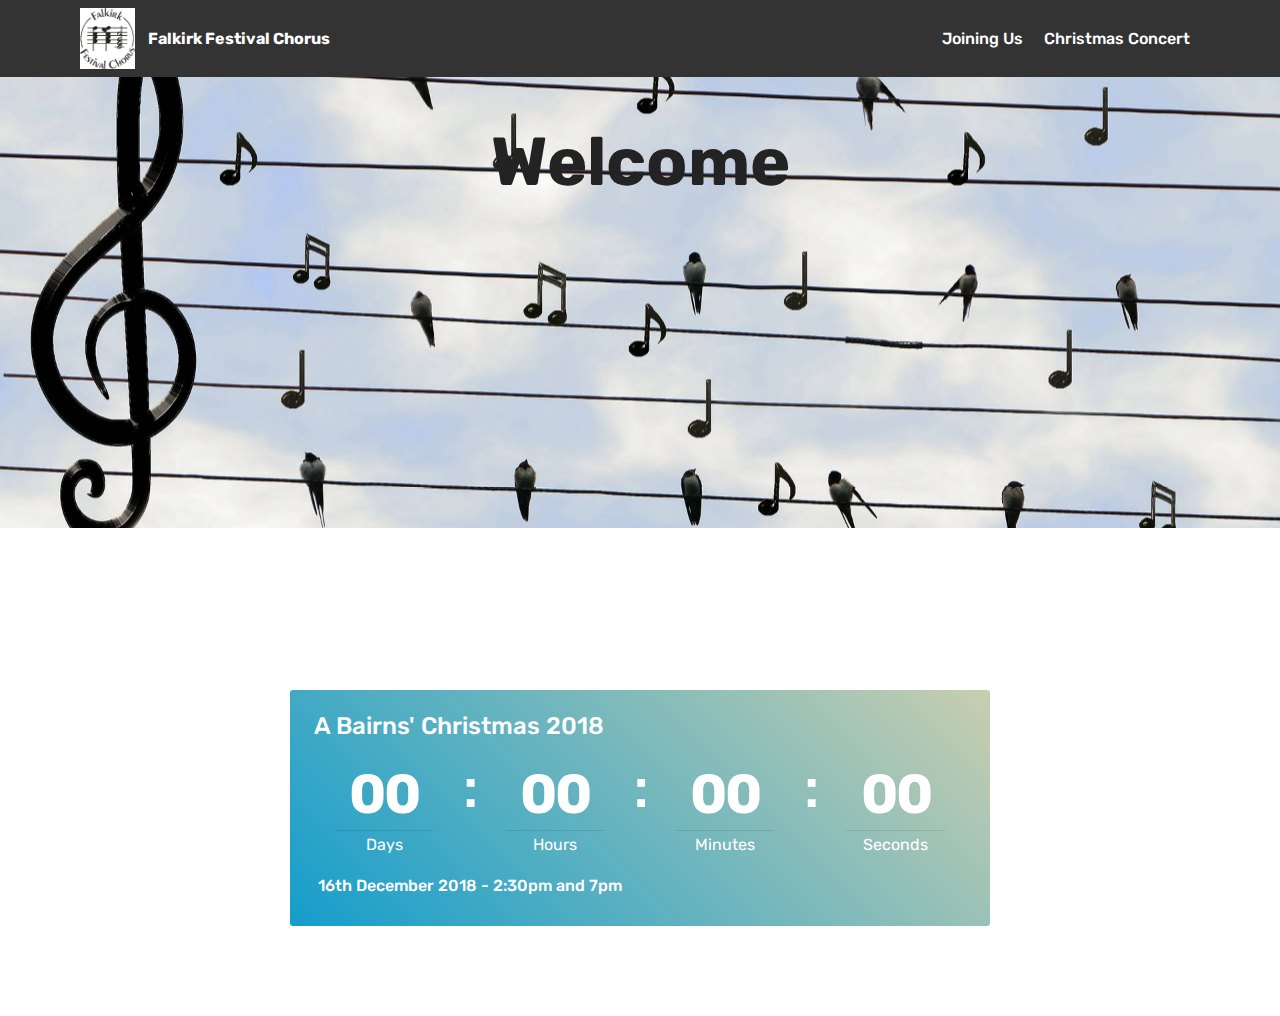
==== commit 8dc39be3: "create github pages" ====
--- a/index.html
+++ b/index.html
@@ -45,13 +45,13 @@
             </div>
         </div>
         <div class="collapse navbar-collapse" id="navbarSupportedContent">
-            <ul class="navbar-nav nav-dropdown nav-right" data-app-modern-menu="true"><li class="nav-item"><a class="nav-link link text-white display-4" href="page1.html">Joining Us</a></li></ul>
+            <ul class="navbar-nav nav-dropdown nav-right" data-app-modern-menu="true"><li class="nav-item"><a class="nav-link link text-white display-4" href="joiningus.html">Joining Us</a></li><li class="nav-item"><a class="nav-link link text-white display-4" href="page2.html">Christmas Concert</a></li></ul>
             
         </div>
     </nav>
 </section>
 
-<section class="engine"><a href="https://mobirise.info/c">website builder</a></section><section class="mbr-section content5 cid-ra9NKEOPAE mbr-parallax-background" id="content5-3">
+<section class="engine"><a href="https://mobirise.info">Mobirise</a></section><section class="mbr-section content5 cid-ra9NKEOPAE mbr-parallax-background" id="content5-3">
 
     
 
--- a/assets/mobirise/css/mbr-additional.css
+++ b/assets/mobirise/css/mbr-additional.css
@@ -2278,3 +2278,416 @@
   display: block;
   text-align: center;
 }
+.cid-qTkzRZLJNu .navbar {
+  padding: .5rem 0;
+  background: #333333;
+  transition: none;
+  min-height: 77px;
+}
+.cid-qTkzRZLJNu .navbar-dropdown.bg-color.transparent.opened {
+  background: #333333;
+}
+.cid-qTkzRZLJNu a {
+  font-style: normal;
+}
+.cid-qTkzRZLJNu .nav-item span {
+  padding-right: 0.4em;
+  line-height: 0.5em;
+  vertical-align: text-bottom;
+  position: relative;
+  text-decoration: none;
+}
+.cid-qTkzRZLJNu .nav-item a {
+  display: flex;
+  align-items: center;
+  justify-content: center;
+  padding: 0.7rem 0 !important;
+  margin: 0rem .65rem !important;
+}
+.cid-qTkzRZLJNu .nav-item:focus,
+.cid-qTkzRZLJNu .nav-link:focus {
+  outline: none;
+}
+.cid-qTkzRZLJNu .btn {
+  padding: 0.4rem 1.5rem;
+  display: inline-flex;
+  align-items: center;
+}
+.cid-qTkzRZLJNu .btn .mbr-iconfont {
+  font-size: 1.6rem;
+}
+.cid-qTkzRZLJNu .menu-logo {
+  margin-right: auto;
+}
+.cid-qTkzRZLJNu .menu-logo .navbar-brand {
+  display: flex;
+  margin-left: 5rem;
+  padding: 0;
+  transition: padding .2s;
+  min-height: 3.8rem;
+  align-items: center;
+}
+.cid-qTkzRZLJNu .menu-logo .navbar-brand .navbar-caption-wrap {
+  display: -webkit-flex;
+  -webkit-align-items: center;
+  align-items: center;
+  word-break: break-word;
+  min-width: 7rem;
+  margin: .3rem 0;
+}
+.cid-qTkzRZLJNu .menu-logo .navbar-brand .navbar-caption-wrap .navbar-caption {
+  line-height: 1.2rem !important;
+  padding-right: 2rem;
+}
+.cid-qTkzRZLJNu .menu-logo .navbar-brand .navbar-logo {
+  font-size: 4rem;
+  transition: font-size 0.25s;
+}
+.cid-qTkzRZLJNu .menu-logo .navbar-brand .navbar-logo img {
+  display: flex;
+}
+.cid-qTkzRZLJNu .menu-logo .navbar-brand .navbar-logo .mbr-iconfont {
+  transition: font-size 0.25s;
+}
+.cid-qTkzRZLJNu .navbar-toggleable-sm .navbar-collapse {
+  justify-content: flex-end;
+  -webkit-justify-content: flex-end;
+  padding-right: 5rem;
+  width: auto;
+}
+.cid-qTkzRZLJNu .navbar-toggleable-sm .navbar-collapse .navbar-nav {
+  flex-wrap: wrap;
+  -webkit-flex-wrap: wrap;
+  padding-left: 0;
+}
+.cid-qTkzRZLJNu .navbar-toggleable-sm .navbar-collapse .navbar-nav .nav-item {
+  -webkit-align-self: center;
+  align-self: center;
+}
+.cid-qTkzRZLJNu .navbar-toggleable-sm .navbar-collapse .navbar-buttons {
+  padding-left: 0;
+  padding-bottom: 0;
+}
+.cid-qTkzRZLJNu .dropdown .dropdown-menu {
+  background: #333333;
+  display: none;
+  position: absolute;
+  min-width: 5rem;
+  padding-top: 1.4rem;
+  padding-bottom: 1.4rem;
+  text-align: left;
+}
+.cid-qTkzRZLJNu .dropdown .dropdown-menu .dropdown-item {
+  width: auto;
+  padding: 0.235em 1.5385em 0.235em 1.5385em !important;
+}
+.cid-qTkzRZLJNu .dropdown .dropdown-menu .dropdown-item::after {
+  right: 0.5rem;
+}
+.cid-qTkzRZLJNu .dropdown .dropdown-menu .dropdown-submenu {
+  margin: 0;
+}
+.cid-qTkzRZLJNu .dropdown.open > .dropdown-menu {
+  display: block;
+}
+.cid-qTkzRZLJNu .navbar-toggleable-sm.opened:after {
+  position: absolute;
+  width: 100vw;
+  height: 100vh;
+  content: '';
+  background-color: rgba(0, 0, 0, 0.1);
+  left: 0;
+  bottom: 0;
+  transform: translateY(100%);
+  -webkit-transform: translateY(100%);
+  z-index: 1000;
+}
+.cid-qTkzRZLJNu .navbar.navbar-short {
+  min-height: 60px;
+  transition: all .2s;
+}
+.cid-qTkzRZLJNu .navbar.navbar-short .navbar-toggler-right {
+  top: 20px;
+}
+.cid-qTkzRZLJNu .navbar.navbar-short .navbar-logo a {
+  font-size: 2.5rem !important;
+  line-height: 2.5rem;
+  transition: font-size 0.25s;
+}
+.cid-qTkzRZLJNu .navbar.navbar-short .navbar-logo a .mbr-iconfont {
+  font-size: 2.5rem !important;
+}
+.cid-qTkzRZLJNu .navbar.navbar-short .navbar-logo a img {
+  height: 3rem !important;
+}
+.cid-qTkzRZLJNu .navbar.navbar-short .navbar-brand {
+  min-height: 3rem;
+}
+.cid-qTkzRZLJNu button.navbar-toggler {
+  width: 31px;
+  height: 18px;
+  cursor: pointer;
+  transition: all .2s;
+  top: 1.5rem;
+  right: 1rem;
+}
+.cid-qTkzRZLJNu button.navbar-toggler:focus {
+  outline: none;
+}
+.cid-qTkzRZLJNu button.navbar-toggler .hamburger span {
+  position: absolute;
+  right: 0;
+  width: 30px;
+  height: 2px;
+  border-right: 5px;
+  background-color: #ffffff;
+}
+.cid-qTkzRZLJNu button.navbar-toggler .hamburger span:nth-child(1) {
+  top: 0;
+  transition: all .2s;
+}
+.cid-qTkzRZLJNu button.navbar-toggler .hamburger span:nth-child(2) {
+  top: 8px;
+  transition: all .15s;
+}
+.cid-qTkzRZLJNu button.navbar-toggler .hamburger span:nth-child(3) {
+  top: 8px;
+  transition: all .15s;
+}
+.cid-qTkzRZLJNu button.navbar-toggler .hamburger span:nth-child(4) {
+  top: 16px;
+  transition: all .2s;
+}
+.cid-qTkzRZLJNu nav.opened .hamburger span:nth-child(1) {
+  top: 8px;
+  width: 0;
+  opacity: 0;
+  right: 50%;
+  transition: all .2s;
+}
+.cid-qTkzRZLJNu nav.opened .hamburger span:nth-child(2) {
+  -webkit-transform: rotate(45deg);
+  transform: rotate(45deg);
+  transition: all .25s;
+}
+.cid-qTkzRZLJNu nav.opened .hamburger span:nth-child(3) {
+  -webkit-transform: rotate(-45deg);
+  transform: rotate(-45deg);
+  transition: all .25s;
+}
+.cid-qTkzRZLJNu nav.opened .hamburger span:nth-child(4) {
+  top: 8px;
+  width: 0;
+  opacity: 0;
+  right: 50%;
+  transition: all .2s;
+}
+.cid-qTkzRZLJNu .collapsed.navbar-expand {
+  flex-direction: column;
+}
+.cid-qTkzRZLJNu .collapsed .btn {
+  display: flex;
+}
+.cid-qTkzRZLJNu .collapsed .navbar-collapse {
+  display: none !important;
+  padding-right: 0 !important;
+}
+.cid-qTkzRZLJNu .collapsed .navbar-collapse.collapsing,
+.cid-qTkzRZLJNu .collapsed .navbar-collapse.show {
+  display: block !important;
+}
+.cid-qTkzRZLJNu .collapsed .navbar-collapse.collapsing .navbar-nav,
+.cid-qTkzRZLJNu .collapsed .navbar-collapse.show .navbar-nav {
+  display: block;
+  text-align: center;
+}
+.cid-qTkzRZLJNu .collapsed .navbar-collapse.collapsing .navbar-nav .nav-item,
+.cid-qTkzRZLJNu .collapsed .navbar-collapse.show .navbar-nav .nav-item {
+  clear: both;
+}
+.cid-qTkzRZLJNu .collapsed .navbar-collapse.collapsing .navbar-nav .nav-item:last-child,
+.cid-qTkzRZLJNu .collapsed .navbar-collapse.show .navbar-nav .nav-item:last-child {
+  margin-bottom: 1rem;
+}
+.cid-qTkzRZLJNu .collapsed .navbar-collapse.collapsing .navbar-buttons,
+.cid-qTkzRZLJNu .collapsed .navbar-collapse.show .navbar-buttons {
+  text-align: center;
+}
+.cid-qTkzRZLJNu .collapsed .navbar-collapse.collapsing .navbar-buttons:last-child,
+.cid-qTkzRZLJNu .collapsed .navbar-collapse.show .navbar-buttons:last-child {
+  margin-bottom: 1rem;
+}
+.cid-qTkzRZLJNu .collapsed button.navbar-toggler {
+  display: block;
+}
+.cid-qTkzRZLJNu .collapsed .navbar-brand {
+  margin-left: 1rem !important;
+}
+.cid-qTkzRZLJNu .collapsed .navbar-toggleable-sm {
+  flex-direction: column;
+  -webkit-flex-direction: column;
+}
+.cid-qTkzRZLJNu .collapsed .dropdown .dropdown-menu {
+  width: 100%;
+  text-align: center;
+  position: relative;
+  opacity: 0;
+  display: block;
+  height: 0;
+  visibility: hidden;
+  padding: 0;
+  transition-duration: .5s;
+  transition-property: opacity,padding,height;
+}
+.cid-qTkzRZLJNu .collapsed .dropdown.open > .dropdown-menu {
+  position: relative;
+  opacity: 1;
+  height: auto;
+  padding: 1.4rem 0;
+  visibility: visible;
+}
+.cid-qTkzRZLJNu .collapsed .dropdown .dropdown-submenu {
+  left: 0;
+  text-align: center;
+  width: 100%;
+}
+.cid-qTkzRZLJNu .collapsed .dropdown .dropdown-toggle[data-toggle="dropdown-submenu"]::after {
+  margin-top: 0;
+  position: inherit;
+  right: 0;
+  top: 50%;
+  display: inline-block;
+  width: 0;
+  height: 0;
+  margin-left: .3em;
+  vertical-align: middle;
+  content: "";
+  border-top: .30em solid;
+  border-right: .30em solid transparent;
+  border-left: .30em solid transparent;
+}
+@media (max-width: 991px) {
+  .cid-qTkzRZLJNu .navbar-expand {
+    flex-direction: column;
+  }
+  .cid-qTkzRZLJNu img {
+    height: 3.8rem !important;
+  }
+  .cid-qTkzRZLJNu .btn {
+    display: flex;
+  }
+  .cid-qTkzRZLJNu button.navbar-toggler {
+    display: block;
+  }
+  .cid-qTkzRZLJNu .navbar-brand {
+    margin-left: 1rem !important;
+  }
+  .cid-qTkzRZLJNu .navbar-toggleable-sm {
+    flex-direction: column;
+    -webkit-flex-direction: column;
+  }
+  .cid-qTkzRZLJNu .navbar-collapse {
+    display: none !important;
+    padding-right: 0 !important;
+  }
+  .cid-qTkzRZLJNu .navbar-collapse.collapsing,
+  .cid-qTkzRZLJNu .navbar-collapse.show {
+    display: block !important;
+  }
+  .cid-qTkzRZLJNu .navbar-collapse.collapsing .navbar-nav,
+  .cid-qTkzRZLJNu .navbar-collapse.show .navbar-nav {
+    display: block;
+    text-align: center;
+  }
+  .cid-qTkzRZLJNu .navbar-collapse.collapsing .navbar-nav .nav-item,
+  .cid-qTkzRZLJNu .navbar-collapse.show .navbar-nav .nav-item {
+    clear: both;
+  }
+  .cid-qTkzRZLJNu .navbar-collapse.collapsing .navbar-nav .nav-item:last-child,
+  .cid-qTkzRZLJNu .navbar-collapse.show .navbar-nav .nav-item:last-child {
+    margin-bottom: 1rem;
+  }
+  .cid-qTkzRZLJNu .navbar-collapse.collapsing .navbar-buttons,
+  .cid-qTkzRZLJNu .navbar-collapse.show .navbar-buttons {
+    text-align: center;
+  }
+  .cid-qTkzRZLJNu .navbar-collapse.collapsing .navbar-buttons:last-child,
+  .cid-qTkzRZLJNu .navbar-collapse.show .navbar-buttons:last-child {
+    margin-bottom: 1rem;
+  }
+  .cid-qTkzRZLJNu .dropdown .dropdown-menu {
+    width: 100%;
+    text-align: center;
+    position: relative;
+    opacity: 0;
+    display: block;
+    height: 0;
+    visibility: hidden;
+    padding: 0;
+    transition-duration: .5s;
+    transition-property: opacity,padding,height;
+  }
+  .cid-qTkzRZLJNu .dropdown.open > .dropdown-menu {
+    position: relative;
+    opacity: 1;
+    height: auto;
+    padding: 1.4rem 0;
+    visibility: visible;
+  }
+  .cid-qTkzRZLJNu .dropdown .dropdown-submenu {
+    left: 0;
+    text-align: center;
+    width: 100%;
+  }
+  .cid-qTkzRZLJNu .dropdown .dropdown-toggle[data-toggle="dropdown-submenu"]::after {
+    margin-top: 0;
+    position: inherit;
+    right: 0;
+    top: 50%;
+    display: inline-block;
+    width: 0;
+    height: 0;
+    margin-left: .3em;
+    vertical-align: middle;
+    content: "";
+    border-top: .30em solid;
+    border-right: .30em solid transparent;
+    border-left: .30em solid transparent;
+  }
+}
+@media (min-width: 767px) {
+  .cid-qTkzRZLJNu .menu-logo {
+    flex-shrink: 0;
+  }
+}
+.cid-qTkzRZLJNu .navbar-collapse {
+  flex-basis: auto;
+}
+.cid-qTkzRZLJNu .nav-link:hover,
+.cid-qTkzRZLJNu .dropdown-item:hover {
+  color: #c1c1c1 !important;
+}
+.cid-ra9Wmo9DeX {
+  background: #ffffff;
+  padding-top: 60px;
+  padding-bottom: 60px;
+}
+.cid-ra9Wmo9DeX .image-block {
+  margin: auto;
+}
+.cid-ra9Wmo9DeX .mbr-figure {
+  margin: 0 auto;
+}
+.cid-ra9Wmo9DeX figcaption {
+  position: relative;
+}
+.cid-ra9Wmo9DeX figcaption div {
+  position: absolute;
+  bottom: 0;
+  width: 100%;
+}
+@media (max-width: 768px) {
+  .cid-ra9Wmo9DeX .image-block {
+    width: 100% !important;
+  }
+}
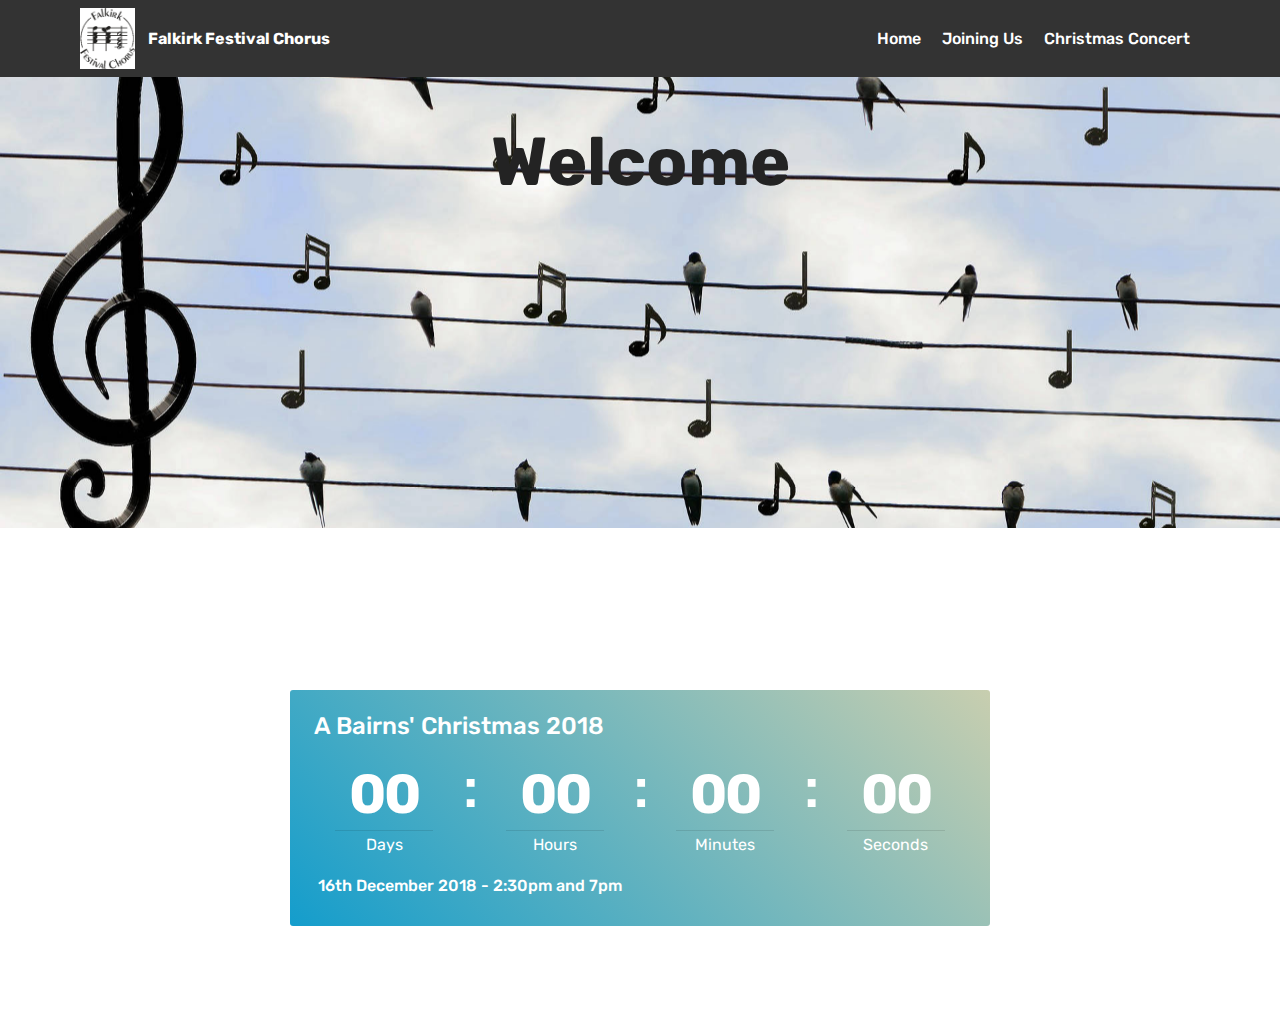
==== commit 18e21fc8: "create github pages" ====
--- a/index.html
+++ b/index.html
@@ -45,13 +45,13 @@
             </div>
         </div>
         <div class="collapse navbar-collapse" id="navbarSupportedContent">
-            <ul class="navbar-nav nav-dropdown nav-right" data-app-modern-menu="true"><li class="nav-item"><a class="nav-link link text-white display-4" href="joiningus.html">Joining Us</a></li><li class="nav-item"><a class="nav-link link text-white display-4" href="page2.html">Christmas Concert</a></li></ul>
+            <ul class="navbar-nav nav-dropdown nav-right" data-app-modern-menu="true"><li class="nav-item"><a class="nav-link link text-white display-4" href="index.html">Home</a></li><li class="nav-item"><a class="nav-link link text-white display-4" href="joiningus.html">Joining Us</a></li><li class="nav-item"><a class="nav-link link text-white display-4" href="page2.html">Christmas Concert</a></li></ul>
             
         </div>
     </nav>
 </section>
 
-<section class="engine"><a href="https://mobirise.info">Mobirise</a></section><section class="mbr-section content5 cid-ra9NKEOPAE mbr-parallax-background" id="content5-3">
+<section class="engine"><a href="https://mobirise.info/d">site maker</a></section><section class="mbr-section content5 cid-ra9NKEOPAE mbr-parallax-background" id="content5-3">
 
     
 
--- a/assets/mobirise/css/mbr-additional.css
+++ b/assets/mobirise/css/mbr-additional.css
@@ -1768,7 +1768,7 @@
 .cid-ra9NKEOPAE {
   padding-top: 60px;
   padding-bottom: 60px;
-  background-image: url("../../../assets/images/mbr-1920x1080.jpg");
+  background-image: url("../../../assets/images/mbr-1920x10800.jpg");
 }
 .cid-ra9NKEOPAE H2 {
   color: #232323;
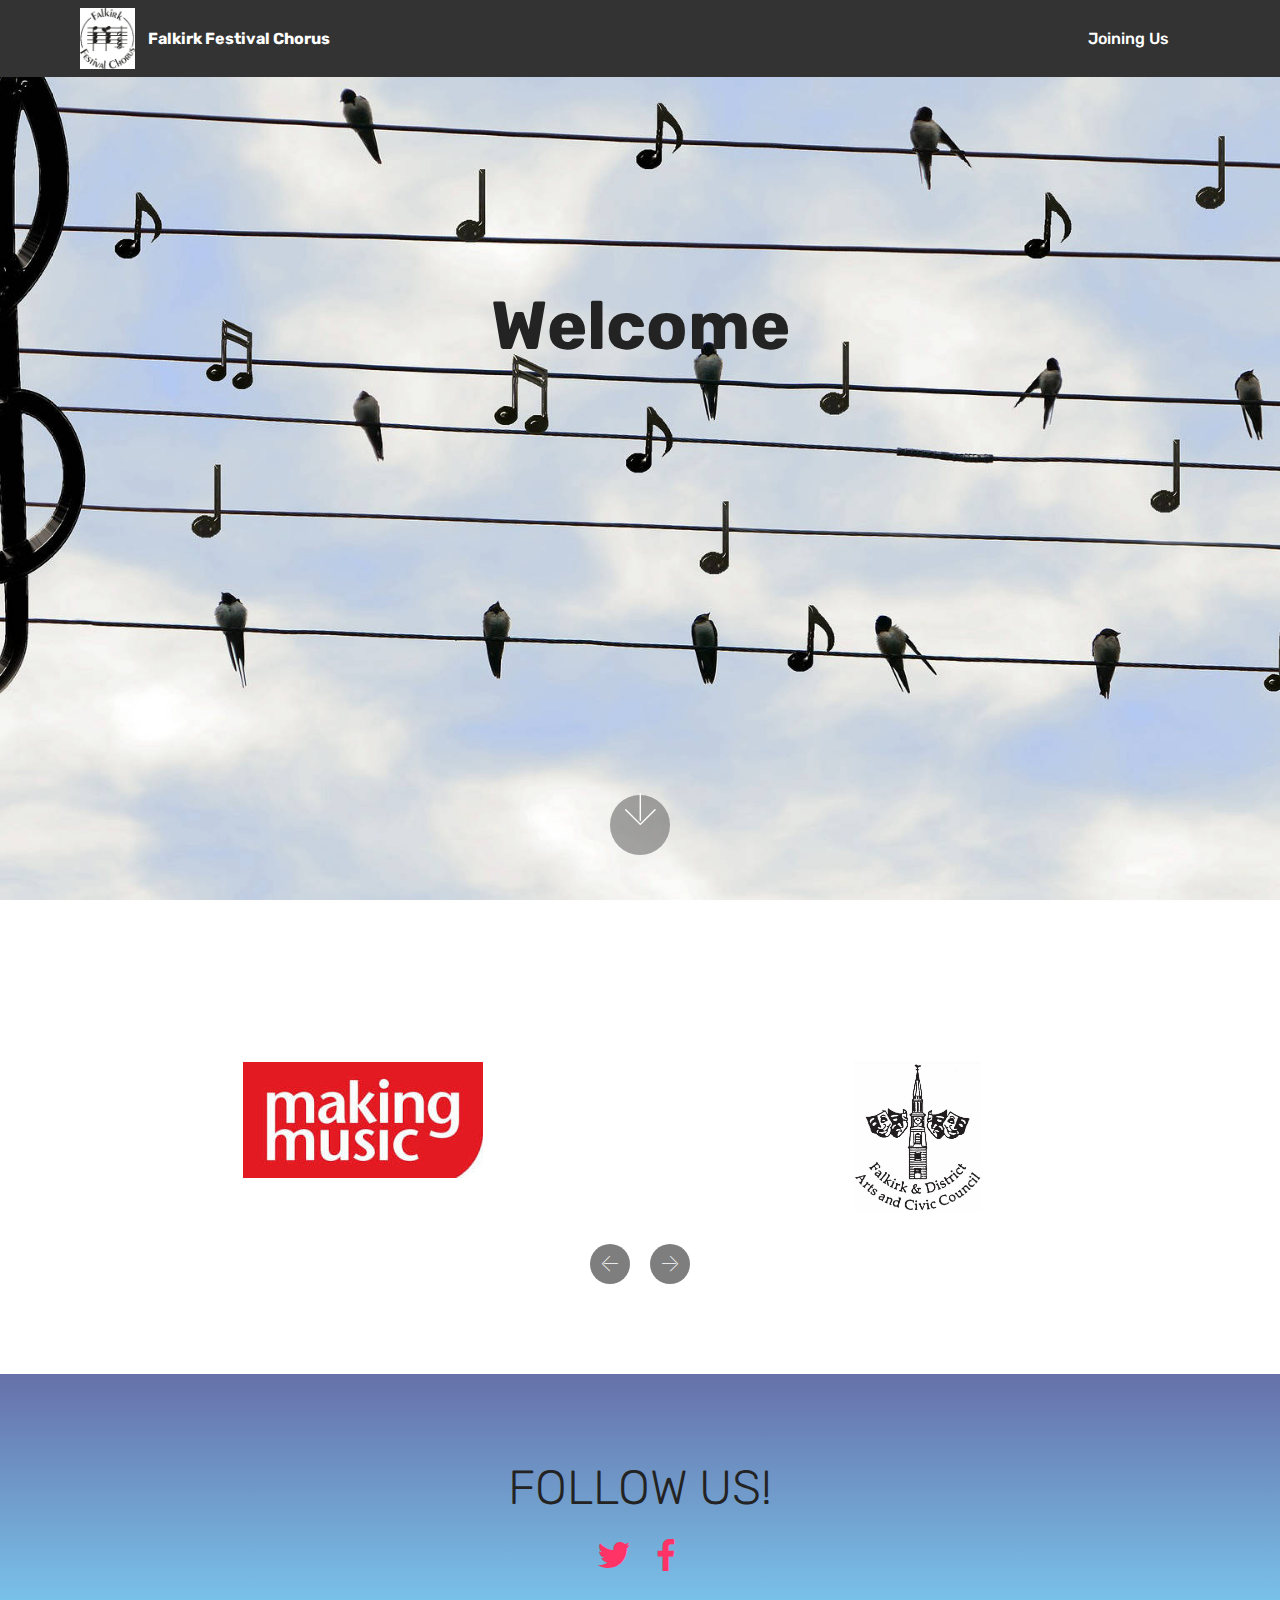
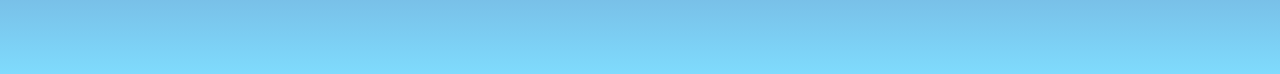
==== commit 7ea1f5ef: "create github pages" ====
--- a/index.html
+++ b/index.html
@@ -9,11 +9,13 @@
   <link rel="shortcut icon" href="assets/images/ffc-logo-122x135.png" type="image/x-icon">
   <meta name="description" content="">
   <title>Home</title>
+  <link rel="stylesheet" href="assets/web/assets/mobirise-icons/mobirise-icons.css">
   <link rel="stylesheet" href="assets/tether/tether.min.css">
   <link rel="stylesheet" href="assets/bootstrap/css/bootstrap.min.css">
   <link rel="stylesheet" href="assets/bootstrap/css/bootstrap-grid.min.css">
   <link rel="stylesheet" href="assets/bootstrap/css/bootstrap-reboot.min.css">
   <link rel="stylesheet" href="assets/dropdown/css/style.css">
+  <link rel="stylesheet" href="assets/socicon/css/styles.css">
   <link rel="stylesheet" href="assets/theme/css/style.css">
   <link rel="stylesheet" href="assets/mobirise/css/mbr-additional.css" type="text/css">
   
@@ -45,13 +47,88 @@
             </div>
         </div>
         <div class="collapse navbar-collapse" id="navbarSupportedContent">
-            <ul class="navbar-nav nav-dropdown nav-right" data-app-modern-menu="true"><li class="nav-item"><a class="nav-link link text-white display-4" href="index.html">Home</a></li><li class="nav-item"><a class="nav-link link text-white display-4" href="joiningus.html">Joining Us</a></li><li class="nav-item"><a class="nav-link link text-white display-4" href="page2.html">Christmas Concert</a></li></ul>
+            <ul class="navbar-nav nav-dropdown nav-right" data-app-modern-menu="true"><li class="nav-item"><a class="nav-link link text-white display-4" href="joiningus.html">Joining Us</a></li><li class="nav-item"><a class="nav-link link text-white display-4" href="joiningus.html"></a></li></ul>
             
         </div>
     </nav>
 </section>
 
-<section class="engine"><a href="https://mobirise.info/d">site maker</a></section><section class="mbr-section content5 cid-ra9NKEOPAE mbr-parallax-background" id="content5-3">
+<section class="engine"><a href="https://mobirise.info/y">free html website templates</a></section><section class="cid-rkwE9dyZae mbr-fullscreen mbr-parallax-background" id="header2-g">
+
+    
+
+    
+
+    <div class="container align-center">
+        <div class="row justify-content-md-center">
+            <div class="mbr-white col-md-10">
+                <h1 class="mbr-section-title mbr-bold pb-3 mbr-fonts-style display-1">Welcome</h1>
+                
+                <p class="mbr-text pb-3 mbr-fonts-style display-5"><br><br><br><br><br></p>
+                
+            </div>
+        </div>
+    </div>
+    <div class="mbr-arrow hidden-sm-down" aria-hidden="true">
+        <a href="#next">
+            <i class="mbri-down mbr-iconfont"></i>
+        </a>
+    </div>
+</section>
+
+<section class="clients cid-rkwCTCzwNv" id="clients-e">
+      
+
+    
+        <div class="container mb-5">
+            <div class="media-container-row">
+                <div class="col-12 align-center">
+                    <h2 class="mbr-section-title pb-3 mbr-fonts-style display-2"></h2>
+                    <h3 class="mbr-section-subtitle mbr-light mbr-fonts-style display-5"></h3>
+                </div>
+            </div>
+        </div>
+
+    <div class="container">
+        <div class="carousel slide" data-ride="carousel" role="listbox">
+            <div class="carousel-inner" data-visible="2">
+                
+                
+                
+                
+                
+            <div class="carousel-item ">
+                    <div class="media-container-row">
+                        <div class="col-md-12">
+                            <div class="wrap-img ">
+                                <img src="assets/images/making-music-logo-sml-240x116.jpg" class="img-responsive clients-img" alt="" title="">
+                            </div>
+                        </div>
+                    </div>
+                </div><div class="carousel-item ">
+                    <div class="media-container-row">
+                        <div class="col-md-12">
+                            <div class="wrap-img ">
+                                <img src="assets/images/fdacc-logo-506x598.jpg" class="img-responsive clients-img" alt="" title="">
+                            </div>
+                        </div>
+                    </div>
+                </div></div>
+            <div class="carousel-controls">
+                <a data-app-prevent-settings="" class="carousel-control carousel-control-prev" role="button" data-slide="prev">
+                    <span aria-hidden="true" class="mbri-left mbr-iconfont"></span>
+                    <span class="sr-only">Previous</span>
+                </a>
+                <a data-app-prevent-settings="" class="carousel-control carousel-control-next" role="button" data-slide="next">
+                    <span aria-hidden="true" class="mbri-right mbr-iconfont"></span>
+                    <span class="sr-only">Next</span>
+                </a>
+            </div>
+        </div>
+    </div>
+</section>
+
+<section class="cid-rkwE5JWEMB" id="social-buttons2-f">
 
     
 
@@ -59,44 +136,32 @@
 
     <div class="container">
         <div class="media-container-row">
-            <div class="title col-12 col-md-8">
-                <h2 class="align-center mbr-bold mbr-white pb-3 mbr-fonts-style display-1"><br>Welcome<br><br></h2>
-                <h3 class="mbr-section-subtitle align-center mbr-light mbr-white pb-3 mbr-fonts-style display-5">
-                    <br><br><br><br><br></h3>
-                
-                
+            <div class="col-md-8 align-center">
+                <h2 class="pb-3 mbr-fonts-style display-2">
+                    FOLLOW US!
+                </h2>
+                <div class="social-list pl-0 mb-0">
+                    <a href="https://twitter.com/FFestivalChorus" target="_blank">
+                        <span class="px-2 mbr-iconfont mbr-iconfont-social socicon-twitter socicon"></span>
+                    </a>
+                    <a href="https://en-gb.facebook.com/pages/category/Nonprofit-Organization/Falkirk-Festival-Chorus-154377674658891/" target="_blank">
+                        <span class="px-2 mbr-iconfont mbr-iconfont-social socicon-facebook socicon"></span>
+                    </a>
+                    <a href="https://instagram.com/mobirise" target="_blank">
+                        
+                    </a>
+                    <a href="https://www.youtube.com/c/mobirise" target="_blank">
+                        
+                    </a>
+                    <a href="https://plus.google.com/u/0/+Mobirise" target="_blank">
+                        
+                    </a>
+                    <a href="https://www.behance.net/Mobirise" target="_blank">
+                        
+                    </a>
+                </div>
             </div>
         </div>
-    </div>
-</section>
-
-<section class="countdown2 cid-ra9Sg7UNQn" id="countdown2-7">
-
-    
-
-    
-
-    <div class="container">
-        <h2 class="mbr-section-title pb-3 align-center mbr-fonts-style display-2"></h2>
-        <h3 class="mbr-section-subtitle align-center mbr-fonts-style display-5"></h3>
-    </div>
-    <div class="container pt-5 mt-2">
-        <div class=" countdown-cont align-center p-4">
-            <div class="event-name align-left mbr-white ">
-                <h4 class="mbr-fonts-style display-5">A Bairns' Christmas 2018</h4>
-            </div>
-            <div class="countdown align-center py-2" data-due-date="2018/12/16">
-            </div>
-            <div class="daysCountdown" title="Days"></div>
-            <div class="hoursCountdown" title="Hours"></div>
-            <div class="minutesCountdown" title="Minutes"></div>
-            <div class="secondsCountdown" title="Seconds"></div>
-            <div class="event-date align-left mbr-white">
-                <h5 class="mbr-fonts-style display-7">&nbsp;16th December 2018 - 2:30pm and 7pm</h5>
-            </div>
-        </div>
-
-        
     </div>
 </section>
 
@@ -107,9 +172,11 @@
   <script src="assets/bootstrap/js/bootstrap.min.js"></script>
   <script src="assets/smoothscroll/smooth-scroll.js"></script>
   <script src="assets/dropdown/js/script.min.js"></script>
+  <script src="assets/parallax/jarallax.min.js"></script>
+  <script src="assets/bootstrapcarouselswipe/bootstrap-carousel-swipe.js"></script>
+  <script src="assets/mbr-clients-slider/mbr-clients-slider.js"></script>
+  <script src="assets/sociallikes/social-likes.js"></script>
   <script src="assets/touchswipe/jquery.touch-swipe.min.js"></script>
-  <script src="assets/parallax/jarallax.min.js"></script>
-  <script src="assets/countdown/jquery.countdown.min.js"></script>
   <script src="assets/theme/js/script.js"></script>
   
   
--- a/assets/web/assets/mobirise-icons/mobirise-icons.css
+++ b/assets/web/assets/mobirise-icons/mobirise-icons.css
@@ -0,0 +1,476 @@
+@font-face {
+  font-family: 'MobiriseIcons';
+  src:  url('mobirise-icons.eot?spat4u');
+  src:  url('mobirise-icons.eot?spat4u#iefix') format('embedded-opentype'),
+    url('mobirise-icons.ttf?spat4u') format('truetype'),
+    url('mobirise-icons.woff?spat4u') format('woff'),
+    url('mobirise-icons.svg?spat4u#MobiriseIcons') format('svg');
+  font-weight: normal;
+  font-style: normal;
+}
+
+[class^="mbri-"], [class*=" mbri-"] {
+  /* use !important to prevent issues with browser extensions that change fonts */
+  font-family: MobiriseIcons !important;
+  speak: none;
+  font-style: normal;
+  font-weight: normal;
+  font-variant: normal;
+  text-transform: none;
+  line-height: 1;
+
+  /* Better Font Rendering =========== */
+  -webkit-font-smoothing: antialiased;
+  -moz-osx-font-smoothing: grayscale;
+}
+
+.mbri-add-submenu:before {
+  content: "\e900";
+}
+.mbri-alert:before {
+  content: "\e901";
+}
+.mbri-align-center:before {
+  content: "\e902";
+}
+.mbri-align-justify:before {
+  content: "\e903";
+}
+.mbri-align-left:before {
+  content: "\e904";
+}
+.mbri-align-right:before {
+  content: "\e905";
+}
+.mbri-android:before {
+  content: "\e906";
+}
+.mbri-apple:before {
+  content: "\e907";
+}
+.mbri-arrow-down:before {
+  content: "\e908";
+}
+.mbri-arrow-next:before {
+  content: "\e909";
+}
+.mbri-arrow-prev:before {
+  content: "\e90a";
+}
+.mbri-arrow-up:before {
+  content: "\e90b";
+}
+.mbri-bold:before {
+  content: "\e90c";
+}
+.mbri-bookmark:before {
+  content: "\e90d";
+}
+.mbri-bootstrap:before {
+  content: "\e90e";
+}
+.mbri-briefcase:before {
+  content: "\e90f";
+}
+.mbri-browse:before {
+  content: "\e910";
+}
+.mbri-bulleted-list:before {
+  content: "\e911";
+}
+.mbri-calendar:before {
+  content: "\e912";
+}
+.mbri-camera:before {
+  content: "\e913";
+}
+.mbri-cart-add:before {
+  content: "\e914";
+}
+.mbri-cart-full:before {
+  content: "\e915";
+}
+.mbri-cash:before {
+  content: "\e916";
+}
+.mbri-change-style:before {
+  content: "\e917";
+}
+.mbri-chat:before {
+  content: "\e918";
+}
+.mbri-clock:before {
+  content: "\e919";
+}
+.mbri-close:before {
+  content: "\e91a";
+}
+.mbri-cloud:before {
+  content: "\e91b";
+}
+.mbri-code:before {
+  content: "\e91c";
+}
+.mbri-contact-form:before {
+  content: "\e91d";
+}
+.mbri-credit-card:before {
+  content: "\e91e";
+}
+.mbri-cursor-click:before {
+  content: "\e91f";
+}
+.mbri-cust-feedback:before {
+  content: "\e920";
+}
+.mbri-database:before {
+  content: "\e921";
+}
+.mbri-delivery:before {
+  content: "\e922";
+}
+.mbri-desktop:before {
+  content: "\e923";
+}
+.mbri-devices:before {
+  content: "\e924";
+}
+.mbri-down:before {
+  content: "\e925";
+}
+.mbri-download:before {
+  content: "\e989";
+}
+.mbri-drag-n-drop:before {
+  content: "\e927";
+}
+.mbri-drag-n-drop2:before {
+  content: "\e928";
+}
+.mbri-edit:before {
+  content: "\e929";
+}
+.mbri-edit2:before {
+  content: "\e92a";
+}
+.mbri-error:before {
+  content: "\e92b";
+}
+.mbri-extension:before {
+  content: "\e92c";
+}
+.mbri-features:before {
+  content: "\e92d";
+}
+.mbri-file:before {
+  content: "\e92e";
+}
+.mbri-flag:before {
+  content: "\e92f";
+}
+.mbri-folder:before {
+  content: "\e930";
+}
+.mbri-gift:before {
+  content: "\e931";
+}
+.mbri-github:before {
+  content: "\e932";
+}
+.mbri-globe:before {
+  content: "\e933";
+}
+.mbri-globe-2:before {
+  content: "\e934";
+}
+.mbri-growing-chart:before {
+  content: "\e935";
+}
+.mbri-hearth:before {
+  content: "\e936";
+}
+.mbri-help:before {
+  content: "\e937";
+}
+.mbri-home:before {
+  content: "\e938";
+}
+.mbri-hot-cup:before {
+  content: "\e939";
+}
+.mbri-idea:before {
+  content: "\e93a";
+}
+.mbri-image-gallery:before {
+  content: "\e93b";
+}
+.mbri-image-slider:before {
+  content: "\e93c";
+}
+.mbri-info:before {
+  content: "\e93d";
+}
+.mbri-italic:before {
+  content: "\e93e";
+}
+.mbri-key:before {
+  content: "\e93f";
+}
+.mbri-laptop:before {
+  content: "\e940";
+}
+.mbri-layers:before {
+  content: "\e941";
+}
+.mbri-left-right:before {
+  content: "\e942";
+}
+.mbri-left:before {
+  content: "\e943";
+}
+.mbri-letter:before {
+  content: "\e944";
+}
+.mbri-like:before {
+  content: "\e945";
+}
+.mbri-link:before {
+  content: "\e946";
+}
+.mbri-lock:before {
+  content: "\e947";
+}
+.mbri-login:before {
+  content: "\e948";
+}
+.mbri-logout:before {
+  content: "\e949";
+}
+.mbri-magic-stick:before {
+  content: "\e94a";
+}
+.mbri-map-pin:before {
+  content: "\e94b";
+}
+.mbri-menu:before {
+  content: "\e94c";
+}
+.mbri-mobile:before {
+  content: "\e94d";
+}
+.mbri-mobile2:before {
+  content: "\e94e";
+}
+.mbri-mobirise:before {
+  content: "\e94f";
+}
+.mbri-more-horizontal:before {
+  content: "\e950";
+}
+.mbri-more-vertical:before {
+  content: "\e951";
+}
+.mbri-music:before {
+  content: "\e952";
+}
+.mbri-new-file:before {
+  content: "\e953";
+}
+.mbri-numbered-list:before {
+  content: "\e954";
+}
+.mbri-opened-folder:before {
+  content: "\e955";
+}
+.mbri-pages:before {
+  content: "\e956";
+}
+.mbri-paper-plane:before {
+  content: "\e957";
+}
+.mbri-paperclip:before {
+  content: "\e958";
+}
+.mbri-photo:before {
+  content: "\e959";
+}
+.mbri-photos:before {
+  content: "\e95a";
+}
+.mbri-pin:before {
+  content: "\e95b";
+}
+.mbri-play:before {
+  content: "\e95c";
+}
+.mbri-plus:before {
+  content: "\e95d";
+}
+.mbri-preview:before {
+  content: "\e95e";
+}
+.mbri-print:before {
+  content: "\e95f";
+}
+.mbri-protect:before {
+  content: "\e960";
+}
+.mbri-question:before {
+  content: "\e961";
+}
+.mbri-quote-left:before {
+  content: "\e962";
+}
+.mbri-quote-right:before {
+  content: "\e963";
+}
+.mbri-refresh:before {
+  content: "\e964";
+}
+.mbri-responsive:before {
+  content: "\e965";
+}
+.mbri-right:before {
+  content: "\e966";
+}
+.mbri-rocket:before {
+  content: "\e967";
+}
+.mbri-sad-face:before {
+  content: "\e968";
+}
+.mbri-sale:before {
+  content: "\e969";
+}
+.mbri-save:before {
+  content: "\e96a";
+}
+.mbri-search:before {
+  content: "\e96b";
+}
+.mbri-setting:before {
+  content: "\e96c";
+}
+.mbri-setting2:before {
+  content: "\e96d";
+}
+.mbri-setting3:before {
+  content: "\e96e";
+}
+.mbri-share:before {
+  content: "\e96f";
+}
+.mbri-shopping-bag:before {
+  content: "\e970";
+}
+.mbri-shopping-basket:before {
+  content: "\e971";
+}
+.mbri-shopping-cart:before {
+  content: "\e972";
+}
+.mbri-sites:before {
+  content: "\e973";
+}
+.mbri-smile-face:before {
+  content: "\e974";
+}
+.mbri-speed:before {
+  content: "\e975";
+}
+.mbri-star:before {
+  content: "\e976";
+}
+.mbri-success:before {
+  content: "\e977";
+}
+.mbri-sun:before {
+  content: "\e978";
+}
+.mbri-sun2:before {
+  content: "\e979";
+}
+.mbri-tablet:before {
+  content: "\e97a";
+}
+.mbri-tablet-vertical:before {
+  content: "\e97b";
+}
+.mbri-target:before {
+  content: "\e97c";
+}
+.mbri-timer:before {
+  content: "\e97d";
+}
+.mbri-to-ftp:before {
+  content: "\e97e";
+}
+.mbri-to-local-drive:before {
+  content: "\e97f";
+}
+.mbri-touch-swipe:before {
+  content: "\e980";
+}
+.mbri-touch:before {
+  content: "\e981";
+}
+.mbri-trash:before {
+  content: "\e982";
+}
+.mbri-underline:before {
+  content: "\e983";
+}
+.mbri-unlink:before {
+  content: "\e984";
+}
+.mbri-unlock:before {
+  content: "\e985";
+}
+.mbri-up-down:before {
+  content: "\e986";
+}
+.mbri-up:before {
+  content: "\e987";
+}
+.mbri-update:before {
+  content: "\e988";
+}
+.mbri-upload:before {
+ content: "\e926"; 
+}
+.mbri-user:before {
+  content: "\e98a";
+}
+.mbri-user2:before {
+  content: "\e98b";
+}
+.mbri-users:before {
+  content: "\e98c";
+}
+.mbri-video:before {
+  content: "\e98d";
+}
+.mbri-video-play:before {
+  content: "\e98e";
+}
+.mbri-watch:before {
+  content: "\e98f";
+}
+.mbri-website-theme:before {
+  content: "\e990";
+}
+.mbri-wifi:before {
+  content: "\e991";
+}
+.mbri-windows:before {
+  content: "\e992";
+}
+.mbri-zoom-out:before {
+  content: "\e993";
+}
+.mbri-redo:before {
+  content: "\e994";
+}
+.mbri-undo:before {
+  content: "\e995";
+}
--- a/assets/socicon/css/styles.css
+++ b/assets/socicon/css/styles.css
@@ -0,0 +1,544 @@
+@charset "UTF-8";
+
+@font-face {
+  font-family: "socicon";
+  src:url("../fonts/socicon.eot");
+  src:url("../fonts/socicon.eot?#iefix") format("embedded-opentype"),
+    url("../fonts/socicon.woff") format("woff"),
+    url("../fonts/socicon.ttf") format("truetype"),
+    url("../fonts/socicon.svg#socicon") format("svg");
+  font-weight: normal;
+  font-style: normal;
+
+}
+
+[data-icon]:before {
+  font-family: "socicon" !important;
+  content: attr(data-icon);
+  font-style: normal !important;
+  font-weight: normal !important;
+  font-variant: normal !important;
+  text-transform: none !important;
+  speak: none;
+  line-height: 1;
+  -webkit-font-smoothing: antialiased;
+  -moz-osx-font-smoothing: grayscale;
+}
+
+[class^="socicon-"]:before,
+[class*=" socicon-"]:before {
+  font-family: "socicon" !important;
+  font-style: normal !important;
+  font-weight: normal !important;
+  font-variant: normal !important;
+  text-transform: none !important;
+  speak: none;
+  line-height: 1;
+  -webkit-font-smoothing: antialiased;
+  -moz-osx-font-smoothing: grayscale;
+}
+
+.socicon-modelmayhem:before {
+  content: "\e000";
+}
+.socicon-mixcloud:before {
+  content: "\e001";
+}
+.socicon-drupal:before {
+  content: "\e002";
+}
+.socicon-swarm:before {
+  content: "\e003";
+}
+.socicon-istock:before {
+  content: "\e004";
+}
+.socicon-yammer:before {
+  content: "\e005";
+}
+.socicon-ello:before {
+  content: "\e006";
+}
+.socicon-stackoverflow:before {
+  content: "\e007";
+}
+.socicon-persona:before {
+  content: "\e008";
+}
+.socicon-triplej:before {
+  content: "\e009";
+}
+.socicon-houzz:before {
+  content: "\e00a";
+}
+.socicon-rss:before {
+  content: "\e00b";
+}
+.socicon-paypal:before {
+  content: "\e00c";
+}
+.socicon-odnoklassniki:before {
+  content: "\e00d";
+}
+.socicon-airbnb:before {
+  content: "\e00e";
+}
+.socicon-periscope:before {
+  content: "\e00f";
+}
+.socicon-outlook:before {
+  content: "\e010";
+}
+.socicon-coderwall:before {
+  content: "\e011";
+}
+.socicon-tripadvisor:before {
+  content: "\e012";
+}
+.socicon-appnet:before {
+  content: "\e013";
+}
+.socicon-goodreads:before {
+  content: "\e014";
+}
+.socicon-tripit:before {
+  content: "\e015";
+}
+.socicon-lanyrd:before {
+  content: "\e016";
+}
+.socicon-slideshare:before {
+  content: "\e017";
+}
+.socicon-buffer:before {
+  content: "\e018";
+}
+.socicon-disqus:before {
+  content: "\e019";
+}
+.socicon-vkontakte:before {
+  content: "\e01a";
+}
+.socicon-whatsapp:before {
+  content: "\e01b";
+}
+.socicon-patreon:before {
+  content: "\e01c";
+}
+.socicon-storehouse:before {
+  content: "\e01d";
+}
+.socicon-pocket:before {
+  content: "\e01e";
+}
+.socicon-mail:before {
+  content: "\e01f";
+}
+.socicon-blogger:before {
+  content: "\e020";
+}
+.socicon-technorati:before {
+  content: "\e021";
+}
+.socicon-reddit:before {
+  content: "\e022";
+}
+.socicon-dribbble:before {
+  content: "\e023";
+}
+.socicon-stumbleupon:before {
+  content: "\e024";
+}
+.socicon-digg:before {
+  content: "\e025";
+}
+.socicon-envato:before {
+  content: "\e026";
+}
+.socicon-behance:before {
+  content: "\e027";
+}
+.socicon-delicious:before {
+  content: "\e028";
+}
+.socicon-deviantart:before {
+  content: "\e029";
+}
+.socicon-forrst:before {
+  content: "\e02a";
+}
+.socicon-play:before {
+  content: "\e02b";
+}
+.socicon-zerply:before {
+  content: "\e02c";
+}
+.socicon-wikipedia:before {
+  content: "\e02d";
+}
+.socicon-apple:before {
+  content: "\e02e";
+}
+.socicon-flattr:before {
+  content: "\e02f";
+}
+.socicon-github:before {
+  content: "\e030";
+}
+.socicon-renren:before {
+  content: "\e031";
+}
+.socicon-friendfeed:before {
+  content: "\e032";
+}
+.socicon-newsvine:before {
+  content: "\e033";
+}
+.socicon-identica:before {
+  content: "\e034";
+}
+.socicon-bebo:before {
+  content: "\e035";
+}
+.socicon-zynga:before {
+  content: "\e036";
+}
+.socicon-steam:before {
+  content: "\e037";
+}
+.socicon-xbox:before {
+  content: "\e038";
+}
+.socicon-windows:before {
+  content: "\e039";
+}
+.socicon-qq:before {
+  content: "\e03a";
+}
+.socicon-douban:before {
+  content: "\e03b";
+}
+.socicon-meetup:before {
+  content: "\e03c";
+}
+.socicon-playstation:before {
+  content: "\e03d";
+}
+.socicon-android:before {
+  content: "\e03e";
+}
+.socicon-snapchat:before {
+  content: "\e03f";
+}
+.socicon-twitter:before {
+  content: "\e040";
+}
+.socicon-facebook:before {
+  content: "\e041";
+}
+.socicon-googleplus:before {
+  content: "\e042";
+}
+.socicon-pinterest:before {
+  content: "\e043";
+}
+.socicon-foursquare:before {
+  content: "\e044";
+}
+.socicon-yahoo:before {
+  content: "\e045";
+}
+.socicon-skype:before {
+  content: "\e046";
+}
+.socicon-yelp:before {
+  content: "\e047";
+}
+.socicon-feedburner:before {
+  content: "\e048";
+}
+.socicon-linkedin:before {
+  content: "\e049";
+}
+.socicon-viadeo:before {
+  content: "\e04a";
+}
+.socicon-xing:before {
+  content: "\e04b";
+}
+.socicon-myspace:before {
+  content: "\e04c";
+}
+.socicon-soundcloud:before {
+  content: "\e04d";
+}
+.socicon-spotify:before {
+  content: "\e04e";
+}
+.socicon-grooveshark:before {
+  content: "\e04f";
+}
+.socicon-lastfm:before {
+  content: "\e050";
+}
+.socicon-youtube:before {
+  content: "\e051";
+}
+.socicon-vimeo:before {
+  content: "\e052";
+}
+.socicon-dailymotion:before {
+  content: "\e053";
+}
+.socicon-vine:before {
+  content: "\e054";
+}
+.socicon-flickr:before {
+  content: "\e055";
+}
+.socicon-500px:before {
+  content: "\e056";
+}
+.socicon-wordpress:before {
+  content: "\e058";
+}
+.socicon-tumblr:before {
+  content: "\e059";
+}
+.socicon-twitch:before {
+  content: "\e05a";
+}
+.socicon-8tracks:before {
+  content: "\e05b";
+}
+.socicon-amazon:before {
+  content: "\e05c";
+}
+.socicon-icq:before {
+  content: "\e05d";
+}
+.socicon-smugmug:before {
+  content: "\e05e";
+}
+.socicon-ravelry:before {
+  content: "\e05f";
+}
+.socicon-weibo:before {
+  content: "\e060";
+}
+.socicon-baidu:before {
+  content: "\e061";
+}
+.socicon-angellist:before {
+  content: "\e062";
+}
+.socicon-ebay:before {
+  content: "\e063";
+}
+.socicon-imdb:before {
+  content: "\e064";
+}
+.socicon-stayfriends:before {
+  content: "\e065";
+}
+.socicon-residentadvisor:before {
+  content: "\e066";
+}
+.socicon-google:before {
+  content: "\e067";
+}
+.socicon-yandex:before {
+  content: "\e068";
+}
+.socicon-sharethis:before {
+  content: "\e069";
+}
+.socicon-bandcamp:before {
+  content: "\e06a";
+}
+.socicon-itunes:before {
+  content: "\e06b";
+}
+.socicon-deezer:before {
+  content: "\e06c";
+}
+.socicon-telegram:before {
+  content: "\e06e";
+}
+.socicon-openid:before {
+  content: "\e06f";
+}
+.socicon-amplement:before {
+  content: "\e070";
+}
+.socicon-viber:before {
+  content: "\e071";
+}
+.socicon-zomato:before {
+  content: "\e072";
+}
+.socicon-draugiem:before {
+  content: "\e074";
+}
+.socicon-endomodo:before {
+  content: "\e075";
+}
+.socicon-filmweb:before {
+  content: "\e076";
+}
+.socicon-stackexchange:before {
+  content: "\e077";
+}
+.socicon-wykop:before {
+  content: "\e078";
+}
+.socicon-teamspeak:before {
+  content: "\e079";
+}
+.socicon-teamviewer:before {
+  content: "\e07a";
+}
+.socicon-ventrilo:before {
+  content: "\e07b";
+}
+.socicon-younow:before {
+  content: "\e07c";
+}
+.socicon-raidcall:before {
+  content: "\e07d";
+}
+.socicon-mumble:before {
+  content: "\e07e";
+}
+.socicon-medium:before {
+  content: "\e06d";
+}
+.socicon-bebee:before {
+  content: "\e07f";
+}
+.socicon-hitbox:before {
+  content: "\e080";
+}
+.socicon-reverbnation:before {
+  content: "\e081";
+}
+.socicon-formulr:before {
+  content: "\e082";
+}
+.socicon-instagram:before {
+  content: "\e057";
+}
+.socicon-battlenet:before {
+  content: "\e083";
+}
+.socicon-chrome:before {
+  content: "\e084";
+}
+.socicon-discord:before {
+  content: "\e086";
+}
+.socicon-issuu:before {
+  content: "\e087";
+}
+.socicon-macos:before {
+  content: "\e088";
+}
+.socicon-firefox:before {
+  content: "\e089";
+}
+.socicon-opera:before {
+  content: "\e08d";
+}
+.socicon-keybase:before {
+  content: "\e090";
+}
+.socicon-alliance:before {
+  content: "\e091";
+}
+.socicon-livejournal:before {
+  content: "\e092";
+}
+.socicon-googlephotos:before {
+  content: "\e093";
+}
+.socicon-horde:before {
+  content: "\e094";
+}
+.socicon-etsy:before {
+  content: "\e095";
+}
+.socicon-zapier:before {
+  content: "\e096";
+}
+.socicon-google-scholar:before {
+  content: "\e097";
+}
+.socicon-researchgate:before {
+  content: "\e098";
+}
+.socicon-wechat:before {
+  content: "\e099";
+}
+.socicon-strava:before {
+  content: "\e09a";
+}
+.socicon-line:before {
+  content: "\e09b";
+}
+.socicon-lyft:before {
+  content: "\e09c";
+}
+.socicon-uber:before {
+  content: "\e09d";
+}
+.socicon-songkick:before {
+  content: "\e09e";
+}
+.socicon-viewbug:before {
+  content: "\e09f";
+}
+.socicon-googlegroups:before {
+  content: "\e0a0";
+}
+.socicon-quora:before {
+  content: "\e073";
+}
+.socicon-diablo:before {
+  content: "\e085";
+}
+.socicon-blizzard:before {
+  content: "\e0a1";
+}
+.socicon-hearthstone:before {
+  content: "\e08b";
+}
+.socicon-heroes:before {
+  content: "\e08a";
+}
+.socicon-overwatch:before {
+  content: "\e08c";
+}
+.socicon-warcraft:before {
+  content: "\e08e";
+}
+.socicon-starcraft:before {
+  content: "\e08f";
+}
+.socicon-beam:before {
+  content: "\e0a2";
+}
+.socicon-curse:before {
+  content: "\e0a3";
+}
+.socicon-player:before {
+  content: "\e0a4";
+}
+.socicon-streamjar:before {
+  content: "\e0a5";
+}
+.socicon-nintendo:before {
+  content: "\e0a6";
+}
+.socicon-hellocoton:before {
+  content: "\e0a7";
+}
--- a/assets/mobirise/css/mbr-additional.css
+++ b/assets/mobirise/css/mbr-additional.css
@@ -1765,102 +1765,227 @@
 .cid-qTkzRZLJNu .dropdown-item:hover {
   color: #c1c1c1 !important;
 }
-.cid-ra9NKEOPAE {
-  padding-top: 60px;
-  padding-bottom: 60px;
-  background-image: url("../../../assets/images/mbr-1920x10800.jpg");
-}
-.cid-ra9NKEOPAE H2 {
+.cid-rkwE9dyZae {
+  background-image: url("../../../assets/images/mbr-1920x1080.jpg");
+}
+.cid-rkwE9dyZae H1 {
   color: #232323;
 }
-.cid-ra9Sg7UNQn {
+.cid-rkwCTCzwNv {
   padding-top: 90px;
   padding-bottom: 90px;
   background-color: #ffffff;
 }
-.cid-ra9Sg7UNQn .mbr-section-subtitle {
+.cid-rkwCTCzwNv .carousel-control {
+  background: #000;
+}
+.cid-rkwCTCzwNv .mbr-section-subtitle {
   color: #767676;
-  font-weight: 300;
-}
-.cid-ra9Sg7UNQn .number-wrap {
-  color: #ffffff;
-  border-color: rgba(255, 255, 255, 0.15);
+}
+.cid-rkwCTCzwNv .carousel-item {
+  -webkit-justify-content: center;
+  justify-content: center;
+}
+.cid-rkwCTCzwNv .carousel-item .media-container-row {
+  -webkit-flex-grow: 1;
+  flex-grow: 1;
+}
+.cid-rkwCTCzwNv .carousel-item .wrap-img {
+  text-align: center;
+}
+.cid-rkwCTCzwNv .carousel-item .wrap-img img {
+  max-height: 150px;
+  width: auto;
+  max-width: 100%;
+}
+.cid-rkwCTCzwNv .carousel-controls {
+  display: flex;
+  -webkit-justify-content: center;
+  justify-content: center;
+}
+.cid-rkwCTCzwNv .carousel-controls .carousel-control {
+  background: #000;
+  border-radius: 50%;
+  position: static;
+  width: 40px;
+  height: 40px;
+  margin-top: 2rem;
+  border-width: 1px;
+}
+.cid-rkwCTCzwNv .carousel-controls .carousel-control.carousel-control-prev {
+  left: auto;
+  margin-right: 20px;
+  margin-left: 0;
+}
+.cid-rkwCTCzwNv .carousel-controls .carousel-control.carousel-control-next {
+  right: auto;
+  margin-right: 0;
+}
+.cid-rkwCTCzwNv .carousel-controls .carousel-control .mbr-iconfont {
+  font-size: 1rem;
+}
+.cid-rkwCTCzwNv .cloneditem-1,
+.cid-rkwCTCzwNv .cloneditem-2,
+.cid-rkwCTCzwNv .cloneditem-3,
+.cid-rkwCTCzwNv .cloneditem-4,
+.cid-rkwCTCzwNv .cloneditem-5 {
+  display: none;
+}
+.cid-rkwCTCzwNv .col-lg-15 {
+  -webkit-box-flex: 0;
+  -ms-flex: 0 0 100%;
+  -webkit-flex: 0 0 100%;
+  flex: 0 0 100%;
+  max-width: 100%;
   position: relative;
-  display: inline-block;
-  text-align: center;
-  padding: 5px 10px 13px 10px;
-  margin: 0;
-  min-width: 118px;
-  border-radius: 2px;
-  max-width: 100%;
-}
-.cid-ra9Sg7UNQn .number {
-  font-style: normal;
-  font-weight: 700;
-  text-transform: none;
-  letter-spacing: -2px;
-  font-size: 55px;
-  word-spacing: 0;
-  line-height: 1.3;
-  color: #ffffff;
-}
-.cid-ra9Sg7UNQn .period {
-  display: block;
-  padding-top: 2px;
-  border-top: 1px solid rgba(0, 0, 0, 0.1);
-}
-.cid-ra9Sg7UNQn .dot {
-  position: absolute;
-  top: -10px;
-  right: -1em;
-  width: 1em;
-  display: block;
-  font-size: 55px;
-  height: 83%;
-  overflow: hidden;
-  font-style: normal;
-  font-weight: 700;
-  line-height: 89.65px;
-  text-transform: none;
-  letter-spacing: 0;
-  word-spacing: 0;
-  color: #ffffff;
-}
-.cid-ra9Sg7UNQn .countdown-cont {
-  background: linear-gradient(45deg, #149dcc, #c8ceaf);
-  max-width: 700px;
-  border-radius: 3px;
-  margin: 0 auto;
-}
-@media (max-width: 768px) {
-  .cid-ra9Sg7UNQn .dot {
-    display: none;
-  }
-}
-@media (max-width: 543px) {
-  .cid-ra9Sg7UNQn .number-wrap {
-    margin-bottom: 15px;
-  }
-}
-@media (max-width: 550px) {
-  .cid-ra9Sg7UNQn .col-xs-3 {
-    padding-left: 0;
-    padding-right: 0;
-  }
-  .cid-ra9Sg7UNQn .number-wrap {
-    min-width: auto;
-  }
-}
-@media (max-width: 440px) {
-  .cid-ra9Sg7UNQn .number,
-  .cid-ra9Sg7UNQn .dot {
-    font-size: 40px;
-  }
-}
-@media (max-width: 380px) {
-  .cid-ra9Sg7UNQn .period {
-    font-size: 0.8rem;
-  }
+  min-height: 1px;
+  padding-right: 10px;
+  padding-left: 10px;
+  width: 100%;
+}
+@media (min-width: 992px) {
+  .cid-rkwCTCzwNv .col-lg-15 {
+    -ms-flex: 0 0 20%;
+    -webkit-flex: 0 0 20%;
+    flex: 0 0 20%;
+    max-width: 20%;
+    width: 20%;
+  }
+  .cid-rkwCTCzwNv .carousel-inner.slides2 > .carousel-item.active.carousel-item-right,
+  .cid-rkwCTCzwNv .carousel-inner.slides2 > .carousel-item.carousel-item-next {
+    left: 0;
+    -webkit-transform: translate3d(50%, 0, 0);
+    transform: translate3d(50%, 0, 0);
+  }
+  .cid-rkwCTCzwNv .carousel-inner.slides2 > .carousel-item.active.carousel-item-left,
+  .cid-rkwCTCzwNv .carousel-inner.slides2 > .carousel-item.carousel-item-prev {
+    left: 0;
+    -webkit-transform: translate3d(-50%, 0, 0);
+    transform: translate3d(-50%, 0, 0);
+  }
+  .cid-rkwCTCzwNv .carousel-inner.slides2 > .carousel-item.carousel-item-left,
+  .cid-rkwCTCzwNv .carousel-inner.slides2 > .carousel-item.carousel-item-prev.carousel-item-right,
+  .cid-rkwCTCzwNv .carousel-inner.slides2 > .carousel-item.active {
+    left: 0;
+    -webkit-transform: translate3d(0, 0, 0);
+    transform: translate3d(0, 0, 0);
+  }
+  .cid-rkwCTCzwNv .carousel-inner.slides2 .cloneditem-1,
+  .cid-rkwCTCzwNv .carousel-inner.slides2 .cloneditem-2,
+  .cid-rkwCTCzwNv .carousel-inner.slides2 .cloneditem-3 {
+    display: block;
+  }
+  .cid-rkwCTCzwNv .carousel-inner.slides3 > .carousel-item.active.carousel-item-right,
+  .cid-rkwCTCzwNv .carousel-inner.slides3 > .carousel-item.carousel-item-next {
+    left: 0;
+    -webkit-transform: translate3d(33.333333%, 0, 0);
+    transform: translate3d(33.333333%, 0, 0);
+  }
+  .cid-rkwCTCzwNv .carousel-inner.slides3 > .carousel-item.active.carousel-item-left,
+  .cid-rkwCTCzwNv .carousel-inner.slides3 > .carousel-item.carousel-item-prev {
+    left: 0;
+    -webkit-transform: translate3d(-33.333333%, 0, 0);
+    transform: translate3d(-33.333333%, 0, 0);
+  }
+  .cid-rkwCTCzwNv .carousel-inner.slides3 > .carousel-item.carousel-item-left,
+  .cid-rkwCTCzwNv .carousel-inner.slides3 > .carousel-item.carousel-item-prev.carousel-item-right,
+  .cid-rkwCTCzwNv .carousel-inner.slides3 > .carousel-item.active {
+    left: 0;
+    -webkit-transform: translate3d(0, 0, 0);
+    transform: translate3d(0, 0, 0);
+  }
+  .cid-rkwCTCzwNv .carousel-inner.slides3 .cloneditem-1,
+  .cid-rkwCTCzwNv .carousel-inner.slides3 .cloneditem-2,
+  .cid-rkwCTCzwNv .carousel-inner.slides3 .cloneditem-3 {
+    display: block;
+  }
+  .cid-rkwCTCzwNv .carousel-inner.slides4 > .carousel-item.active.carousel-item-right,
+  .cid-rkwCTCzwNv .carousel-inner.slides4 > .carousel-item.carousel-item-next {
+    left: 0;
+    -webkit-transform: translate3d(25%, 0, 0);
+    transform: translate3d(25%, 0, 0);
+  }
+  .cid-rkwCTCzwNv .carousel-inner.slides4 > .carousel-item.active.carousel-item-left,
+  .cid-rkwCTCzwNv .carousel-inner.slides4 > .carousel-item.carousel-item-prev {
+    left: 0;
+    -webkit-transform: translate3d(-25%, 0, 0);
+    transform: translate3d(-25%, 0, 0);
+  }
+  .cid-rkwCTCzwNv .carousel-inner.slides4 > .carousel-item.carousel-item-left,
+  .cid-rkwCTCzwNv .carousel-inner.slides4 > .carousel-item.carousel-item-prev.carousel-item-right,
+  .cid-rkwCTCzwNv .carousel-inner.slides4 > .carousel-item.active {
+    left: 0;
+    -webkit-transform: translate3d(0, 0, 0);
+    transform: translate3d(0, 0, 0);
+  }
+  .cid-rkwCTCzwNv .carousel-inner.slides4 .cloneditem-1,
+  .cid-rkwCTCzwNv .carousel-inner.slides4 .cloneditem-2,
+  .cid-rkwCTCzwNv .carousel-inner.slides4 .cloneditem-3 {
+    display: block;
+  }
+  .cid-rkwCTCzwNv .carousel-inner.slides5 > .carousel-item.active.carousel-item-right,
+  .cid-rkwCTCzwNv .carousel-inner.slides5 > .carousel-item.carousel-item-next {
+    left: 0;
+    -webkit-transform: translate3d(20%, 0, 0);
+    transform: translate3d(20%, 0, 0);
+  }
+  .cid-rkwCTCzwNv .carousel-inner.slides5 > .carousel-item.active.carousel-item-left,
+  .cid-rkwCTCzwNv .carousel-inner.slides5 > .carousel-item.carousel-item-prev {
+    left: 0;
+    -webkit-transform: translate3d(-20%, 0, 0);
+    transform: translate3d(-20%, 0, 0);
+  }
+  .cid-rkwCTCzwNv .carousel-inner.slides5 > .carousel-item.carousel-item-left,
+  .cid-rkwCTCzwNv .carousel-inner.slides5 > .carousel-item.carousel-item-prev.carousel-item-right,
+  .cid-rkwCTCzwNv .carousel-inner.slides5 > .carousel-item.active {
+    left: 0;
+    -webkit-transform: translate3d(0, 0, 0);
+    transform: translate3d(0, 0, 0);
+  }
+  .cid-rkwCTCzwNv .carousel-inner.slides5 .cloneditem-1,
+  .cid-rkwCTCzwNv .carousel-inner.slides5 .cloneditem-2,
+  .cid-rkwCTCzwNv .carousel-inner.slides5 .cloneditem-3,
+  .cid-rkwCTCzwNv .carousel-inner.slides5 .cloneditem-4 {
+    display: block;
+  }
+  .cid-rkwCTCzwNv .carousel-inner.slides6 > .carousel-item.active.carousel-item-right,
+  .cid-rkwCTCzwNv .carousel-inner.slides6 > .carousel-item.carousel-item-next {
+    left: 0;
+    -webkit-transform: translate3d(16.666667%, 0, 0);
+    transform: translate3d(16.666667%, 0, 0);
+  }
+  .cid-rkwCTCzwNv .carousel-inner.slides6 > .carousel-item.active.carousel-item-left,
+  .cid-rkwCTCzwNv .carousel-inner.slides6 > .carousel-item.carousel-item-prev {
+    left: 0;
+    -webkit-transform: translate3d(-16.666667%, 0, 0);
+    transform: translate3d(-16.666667%, 0, 0);
+  }
+  .cid-rkwCTCzwNv .carousel-inner.slides6 > .carousel-item.carousel-item-left,
+  .cid-rkwCTCzwNv .carousel-inner.slides6 > .carousel-item.carousel-item-prev.carousel-item-right,
+  .cid-rkwCTCzwNv .carousel-inner.slides6 > .carousel-item.active {
+    left: 0;
+    -webkit-transform: translate3d(0, 0, 0);
+    transform: translate3d(0, 0, 0);
+  }
+  .cid-rkwCTCzwNv .carousel-inner.slides6 .cloneditem-1,
+  .cid-rkwCTCzwNv .carousel-inner.slides6 .cloneditem-2,
+  .cid-rkwCTCzwNv .carousel-inner.slides6 .cloneditem-3,
+  .cid-rkwCTCzwNv .carousel-inner.slides6 .cloneditem-4,
+  .cid-rkwCTCzwNv .carousel-inner.slides6 .cloneditem-5 {
+    display: block;
+  }
+}
+.cid-rkwE5JWEMB {
+  padding-top: 90px;
+  padding-bottom: 90px;
+  background: linear-gradient(0deg, #7fdbfd, #6670a9);
+}
+.cid-rkwE5JWEMB .mbr-iconfont-social {
+  font-size: 32px;
+  color: #ff3366;
+}
+.cid-rkwE5JWEMB .social-list a:focus {
+  text-decoration: none;
 }
 .cid-qTkzRZLJNu .navbar {
   padding: .5rem 0;
@@ -2667,27 +2792,26 @@
 .cid-qTkzRZLJNu .dropdown-item:hover {
   color: #c1c1c1 !important;
 }
-.cid-ra9Wmo9DeX {
+.cid-rkwzK1yt1q {
   background: #ffffff;
-  padding-top: 60px;
-  padding-bottom: 60px;
-}
-.cid-ra9Wmo9DeX .image-block {
+}
+.cid-rkwzK1yt1q .image-block {
   margin: auto;
-}
-.cid-ra9Wmo9DeX .mbr-figure {
+  width: 100% !important;
+}
+.cid-rkwzK1yt1q .mbr-figure {
   margin: 0 auto;
 }
-.cid-ra9Wmo9DeX figcaption {
+.cid-rkwzK1yt1q figcaption {
   position: relative;
 }
-.cid-ra9Wmo9DeX figcaption div {
+.cid-rkwzK1yt1q figcaption div {
   position: absolute;
   bottom: 0;
   width: 100%;
 }
 @media (max-width: 768px) {
-  .cid-ra9Wmo9DeX .image-block {
+  .cid-rkwzK1yt1q .image-block {
     width: 100% !important;
   }
 }
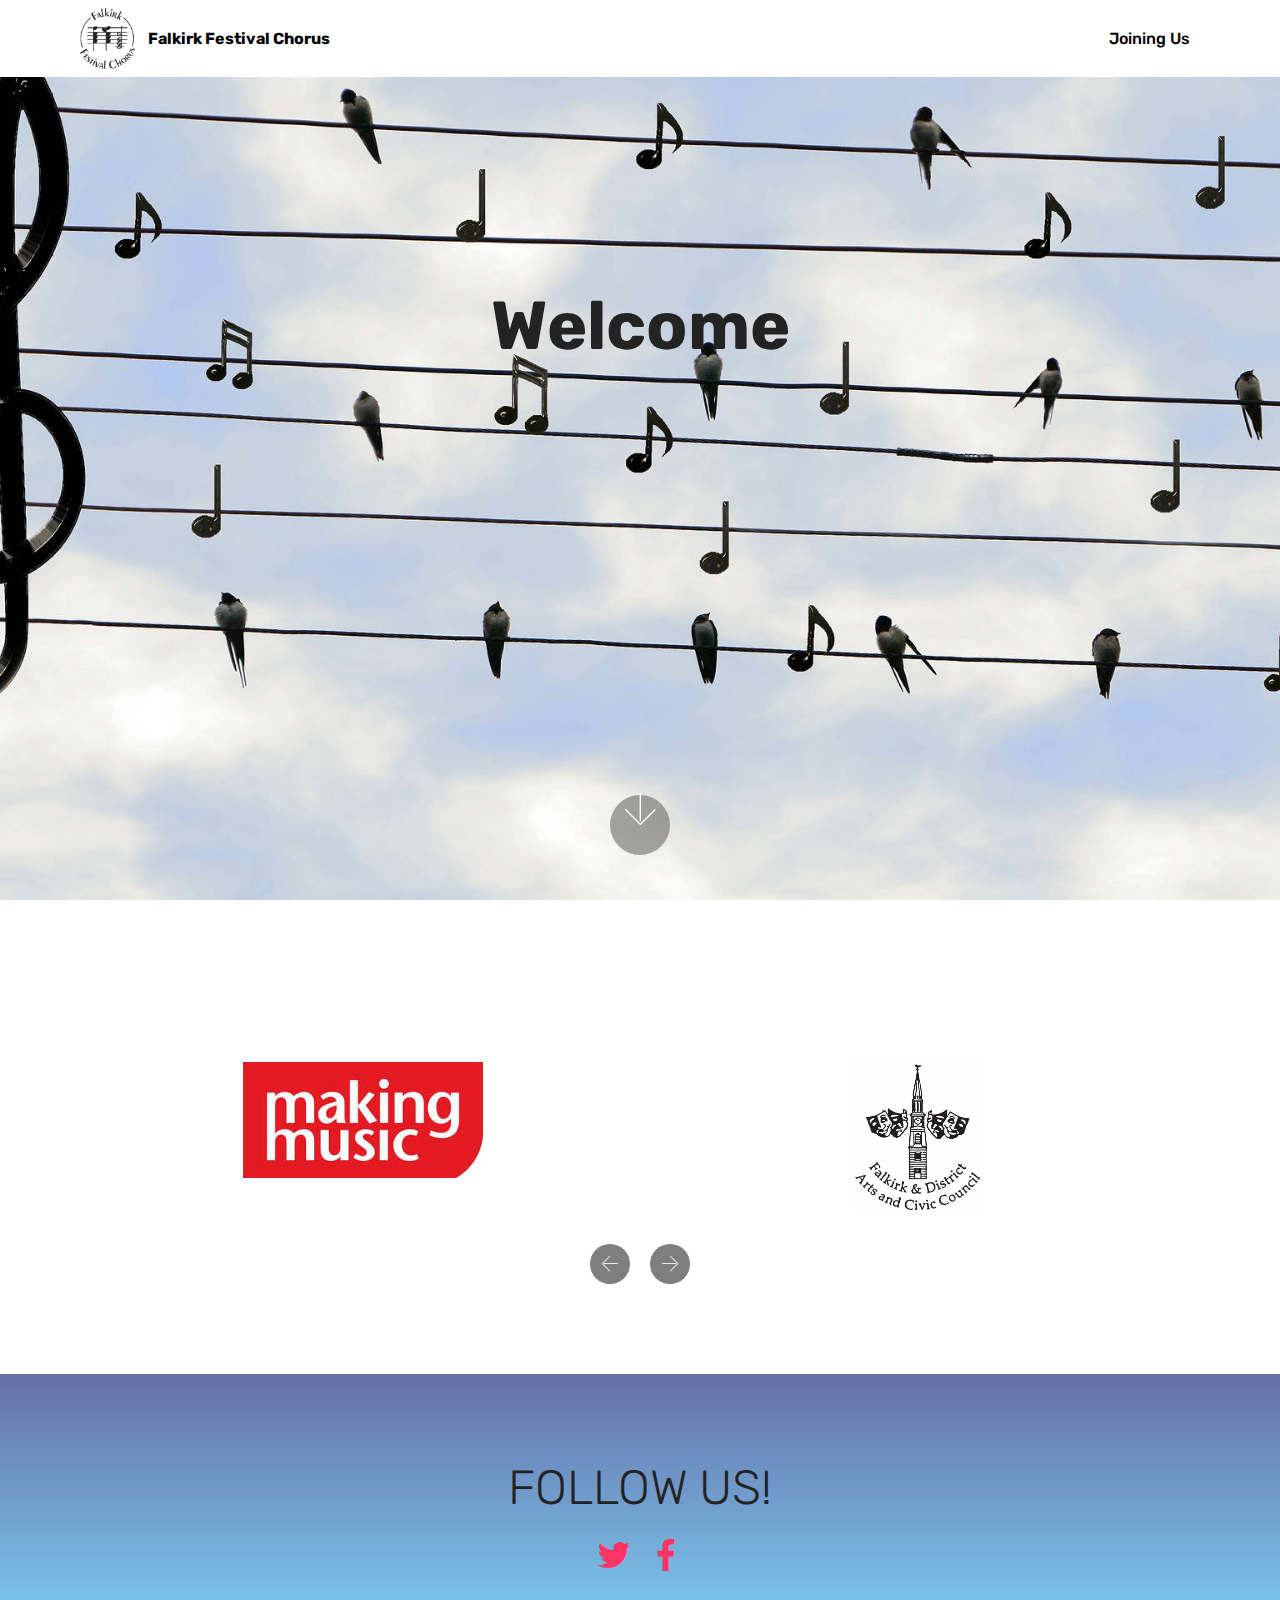
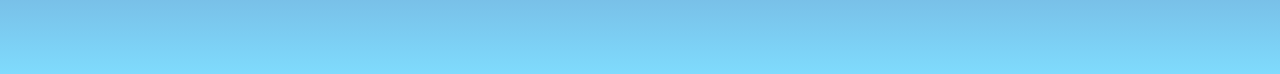
==== commit 77a19083: "create github pages" ====
--- a/index.html
+++ b/index.html
@@ -6,7 +6,7 @@
   <meta http-equiv="X-UA-Compatible" content="IE=edge">
   <meta name="generator" content="Mobirise v4.8.7, mobirise.com">
   <meta name="viewport" content="width=device-width, initial-scale=1, minimum-scale=1">
-  <link rel="shortcut icon" href="assets/images/ffc-logo-122x135.png" type="image/x-icon">
+  <link rel="shortcut icon" href="assets/images/output-onlinepngtools-1-86x95.png" type="image/x-icon">
   <meta name="description" content="">
   <title>Home</title>
   <link rel="stylesheet" href="assets/web/assets/mobirise-icons/mobirise-icons.css">
@@ -27,7 +27,7 @@
 
     
 
-    <nav class="navbar navbar-expand beta-menu navbar-dropdown align-items-center navbar-fixed-top navbar-toggleable-sm">
+    <nav class="navbar navbar-expand beta-menu navbar-dropdown align-items-center navbar-toggleable-sm">
         <button class="navbar-toggler navbar-toggler-right" type="button" data-toggle="collapse" data-target="#navbarSupportedContent" aria-controls="navbarSupportedContent" aria-expanded="false" aria-label="Toggle navigation">
             <div class="hamburger">
                 <span></span>
@@ -40,20 +40,20 @@
             <div class="navbar-brand">
                 <span class="navbar-logo">
                     <a href="http://falkirkfestivalchorus.org.uk">
-                         <img src="assets/images/ffc-logo-122x135.png" alt="Mobirise" title="" style="height: 3.8rem;">
+                         <img src="assets/images/output-onlinepngtools-1-86x95.png" alt="Mobirise" title="" style="height: 3.8rem;">
                     </a>
                 </span>
-                <span class="navbar-caption-wrap"><a class="navbar-caption text-white display-4" href="http://falkirkfestivalchorus.org.uk">Falkirk Festival Chorus</a></span>
+                <span class="navbar-caption-wrap"><a class="navbar-caption text-black display-4" href="http://falkirkfestivalchorus.org.uk">Falkirk Festival Chorus</a></span>
             </div>
         </div>
         <div class="collapse navbar-collapse" id="navbarSupportedContent">
-            <ul class="navbar-nav nav-dropdown nav-right" data-app-modern-menu="true"><li class="nav-item"><a class="nav-link link text-white display-4" href="joiningus.html">Joining Us</a></li><li class="nav-item"><a class="nav-link link text-white display-4" href="joiningus.html"></a></li></ul>
+            <ul class="navbar-nav nav-dropdown nav-right" data-app-modern-menu="true"><li class="nav-item"><a class="nav-link link text-black display-4" href="joiningus.html">Joining Us</a></li></ul>
             
         </div>
     </nav>
 </section>
 
-<section class="engine"><a href="https://mobirise.info/y">free html website templates</a></section><section class="cid-rkwE9dyZae mbr-fullscreen mbr-parallax-background" id="header2-g">
+<section class="engine"><a href="https://mobirise.info/l">free web templates</a></section><section class="cid-rkwE9dyZae mbr-fullscreen mbr-parallax-background" id="header2-g">
 
     
 
--- a/assets/mobirise/css/mbr-additional.css
+++ b/assets/mobirise/css/mbr-additional.css
@@ -1378,12 +1378,12 @@
 }
 .cid-qTkzRZLJNu .navbar {
   padding: .5rem 0;
-  background: #333333;
+  background: #ffffff;
   transition: none;
   min-height: 77px;
 }
 .cid-qTkzRZLJNu .navbar-dropdown.bg-color.transparent.opened {
-  background: #333333;
+  background: #ffffff;
 }
 .cid-qTkzRZLJNu a {
   font-style: normal;
@@ -1467,7 +1467,7 @@
   padding-bottom: 0;
 }
 .cid-qTkzRZLJNu .dropdown .dropdown-menu {
-  background: #333333;
+  background: #ffffff;
   display: none;
   position: absolute;
   min-width: 5rem;
@@ -1538,7 +1538,7 @@
   width: 30px;
   height: 2px;
   border-right: 5px;
-  background-color: #ffffff;
+  background-color: #232323;
 }
 .cid-qTkzRZLJNu button.navbar-toggler .hamburger span:nth-child(1) {
   top: 0;
@@ -1989,12 +1989,12 @@
 }
 .cid-qTkzRZLJNu .navbar {
   padding: .5rem 0;
-  background: #333333;
+  background: #ffffff;
   transition: none;
   min-height: 77px;
 }
 .cid-qTkzRZLJNu .navbar-dropdown.bg-color.transparent.opened {
-  background: #333333;
+  background: #ffffff;
 }
 .cid-qTkzRZLJNu a {
   font-style: normal;
@@ -2078,7 +2078,7 @@
   padding-bottom: 0;
 }
 .cid-qTkzRZLJNu .dropdown .dropdown-menu {
-  background: #333333;
+  background: #ffffff;
   display: none;
   position: absolute;
   min-width: 5rem;
@@ -2149,7 +2149,7 @@
   width: 30px;
   height: 2px;
   border-right: 5px;
-  background-color: #ffffff;
+  background-color: #232323;
 }
 .cid-qTkzRZLJNu button.navbar-toggler .hamburger span:nth-child(1) {
   top: 0;
@@ -2405,12 +2405,12 @@
 }
 .cid-qTkzRZLJNu .navbar {
   padding: .5rem 0;
-  background: #333333;
+  background: #ffffff;
   transition: none;
   min-height: 77px;
 }
 .cid-qTkzRZLJNu .navbar-dropdown.bg-color.transparent.opened {
-  background: #333333;
+  background: #ffffff;
 }
 .cid-qTkzRZLJNu a {
   font-style: normal;
@@ -2494,7 +2494,7 @@
   padding-bottom: 0;
 }
 .cid-qTkzRZLJNu .dropdown .dropdown-menu {
-  background: #333333;
+  background: #ffffff;
   display: none;
   position: absolute;
   min-width: 5rem;
@@ -2565,7 +2565,7 @@
   width: 30px;
   height: 2px;
   border-right: 5px;
-  background-color: #ffffff;
+  background-color: #232323;
 }
 .cid-qTkzRZLJNu button.navbar-toggler .hamburger span:nth-child(1) {
   top: 0;
